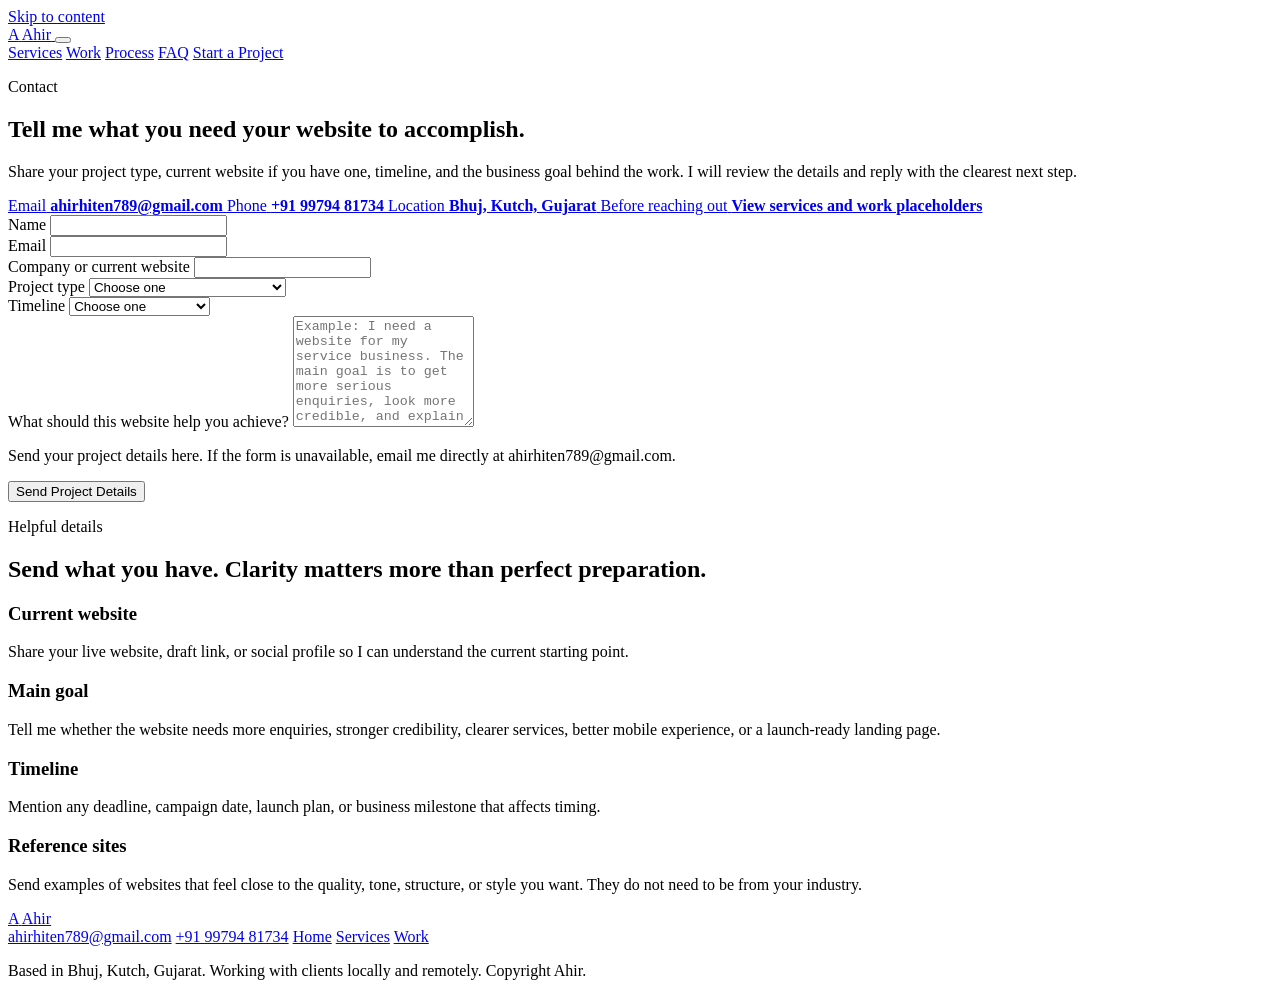
==== contact/index.html @ 163c534f "Use clean contact URL" ====
<!doctype html>
<html lang="en">
  <head>
    <meta charset="utf-8">
    <meta name="viewport" content="width=device-width, initial-scale=1">
    <title>Contact Web Developer | Hiten</title>
    <meta
      name="description"
      content="Contact Hiten, a web developer in Gujarat, to discuss a landing page, business website, redesign, or performance-focused website project."
    >
    <meta name="theme-color" content="#10231c">
    <meta name="robots" content="index, follow">
    <link rel="canonical" href="https://ahirhiten.github.io/contact/">
    <link rel="icon" href="assets/favicon.svg" type="image/svg+xml">
    <link rel="manifest" href="site.webmanifest">
    <link rel="preconnect" href="https://fonts.googleapis.com">
    <link rel="preconnect" href="https://fonts.gstatic.com" crossorigin>
    <link
      rel="preload"
      as="style"
      href="https://fonts.googleapis.com/css2?family=Fraunces:opsz,wght@9..144,600;9..144,700&family=Sora:wght@400;500;600;700;800&display=swap"
      onload="this.onload=null;this.rel='stylesheet'"
    >
    <noscript>
      <link
        href="https://fonts.googleapis.com/css2?family=Fraunces:opsz,wght@9..144,600;9..144,700&family=Sora:wght@400;500;600;700;800&display=swap"
        rel="stylesheet"
      >
    </noscript>
    <script>document.documentElement.classList.add("js");</script>
    <link rel="preload" href="styles.css" as="style">
    <link rel="stylesheet" href="styles.css">
  </head>
  <body>
    <a class="skip-link" href="#main">Skip to content</a>
    <header class="site-header" data-header>
      <nav class="nav" aria-label="Main navigation">
        <a class="brand" href="index.html" aria-label="Ahir home">
          <span class="brand-mark">A</span>
          <span class="brand-text">Ahir</span>
        </a>
        <button class="nav-toggle" type="button" aria-label="Open navigation" aria-controls="nav-panel" aria-expanded="false" data-nav-toggle>
          <span></span>
          <span></span>
        </button>
        <div class="nav-panel" id="nav-panel" data-nav-panel>
          <a href="index.html#services">Services</a>
          <a href="index.html#work">Work</a>
          <a href="index.html#process">Process</a>
          <a href="index.html#faq">FAQ</a>
          <a class="nav-cta" href="contact/" aria-current="page">Start a Project</a>
        </div>
      </nav>
    </header>

    <main id="main">
      <section class="contact-hero section-shell">
        <div class="contact-copy reveal">
          <p class="eyebrow">Contact</p>
          <h1>Tell me what you need your website to accomplish.</h1>
          <p>
            Share your project type, current website if you have one, timeline, and the business goal behind
            the work. I will review the details and reply with the clearest next step.
          </p>
          <div class="contact-methods">
            <a href="mailto:ahirhiten789@gmail.com">
              <span>Email</span>
              <strong>ahirhiten789@gmail.com</strong>
            </a>
            <a href="tel:+919979481734">
              <span>Phone</span>
              <strong>+91 99794 81734</strong>
            </a>
            <a href="https://www.google.com/maps/search/?api=1&query=Bhuj%2C%20Kutch%2C%20Gujarat" rel="noreferrer">
              <span>Location</span>
              <strong>Bhuj, Kutch, Gujarat</strong>
            </a>
            <a href="index.html#work">
              <span>Before reaching out</span>
              <strong>View services and work placeholders</strong>
            </a>
          </div>
        </div>

        <form class="contact-form reveal" action="https://api.web3forms.com/submit" method="POST" aria-describedby="form-note">
          <input type="hidden" name="access_key" value="7fb3498a-1d9c-4fc3-ab55-26cf0c6ec04d">
          <input type="hidden" name="subject" value="New website project inquiry for Ahir">
          <input type="hidden" name="from_name" value="Ahir Portfolio Contact Form">
          <input type="checkbox" name="botcheck" tabindex="-1" autocomplete="off" hidden>
          <div class="field-row">
            <label for="name">Name</label>
            <input id="name" name="name" type="text" autocomplete="name" required>
          </div>
          <div class="field-row">
            <label for="email">Email</label>
            <input id="email" name="email" type="email" autocomplete="email" required>
          </div>
          <div class="field-row">
            <label for="company">Company or current website</label>
            <input id="company" name="company" type="text" autocomplete="organization">
          </div>
          <div class="field-row">
            <label for="project">Project type</label>
            <select id="project" name="project" required>
              <option value="">Choose one</option>
              <option>Landing page</option>
              <option>Business website</option>
              <option>Website redesign</option>
              <option>Speed and UX improvements</option>
              <option>Ongoing support</option>
              <option>Not sure yet</option>
            </select>
          </div>
          <div class="field-row">
            <label for="timeline">Timeline</label>
            <select id="timeline" name="timeline" required>
              <option value="">Choose one</option>
              <option>As soon as possible</option>
              <option>Within 2-4 weeks</option>
              <option>Within 1-2 months</option>
              <option>Flexible</option>
              <option>I need guidance</option>
            </select>
          </div>
          <div class="field-row full">
            <label for="message">What should this website help you achieve?</label>
            <textarea id="message" name="message" rows="7" placeholder="Example: I need a website for my service business. The main goal is to get more serious enquiries, look more credible, and explain our services clearly. My current site is..." required></textarea>
          </div>
          <p class="form-note" id="form-note" data-form-note>
            Send your project details here. If the form is unavailable, email me directly at ahirhiten789@gmail.com.
          </p>
          <button class="button button-primary full-button" type="submit">Send Project Details</button>
        </form>
      </section>

      <section class="section-shell contact-checklist">
        <div class="section-heading reveal">
          <p class="eyebrow">Helpful details</p>
          <h2>Send what you have. Clarity matters more than perfect preparation.</h2>
        </div>
        <div class="cards-grid">
          <article class="service-card reveal">
            <h3>Current website</h3>
            <p>Share your live website, draft link, or social profile so I can understand the current starting point.</p>
          </article>
          <article class="service-card reveal">
            <h3>Main goal</h3>
            <p>Tell me whether the website needs more enquiries, stronger credibility, clearer services, better mobile experience, or a launch-ready landing page.</p>
          </article>
          <article class="service-card reveal">
            <h3>Timeline</h3>
            <p>Mention any deadline, campaign date, launch plan, or business milestone that affects timing.</p>
          </article>
          <article class="service-card reveal">
            <h3>Reference sites</h3>
            <p>Send examples of websites that feel close to the quality, tone, structure, or style you want. They do not need to be from your industry.</p>
          </article>
        </div>
      </section>
    </main>

    <footer class="footer">
      <div class="footer-inner">
        <a class="brand" href="index.html" aria-label="Ahir home">
          <span class="brand-mark">A</span>
          <span class="brand-text">Ahir</span>
        </a>
        <div class="footer-links">
          <a href="mailto:ahirhiten789@gmail.com">ahirhiten789@gmail.com</a>
          <a href="tel:+919979481734">+91 99794 81734</a>
          <a href="index.html">Home</a>
          <a href="index.html#services">Services</a>
          <a href="index.html#work">Work</a>
        </div>
        <p>Based in Bhuj, Kutch, Gujarat. Working with clients locally and remotely. Copyright <span data-year></span> Ahir.</p>
      </div>
    </footer>

    <script src="script.js" defer></script>
  </body>
</html>
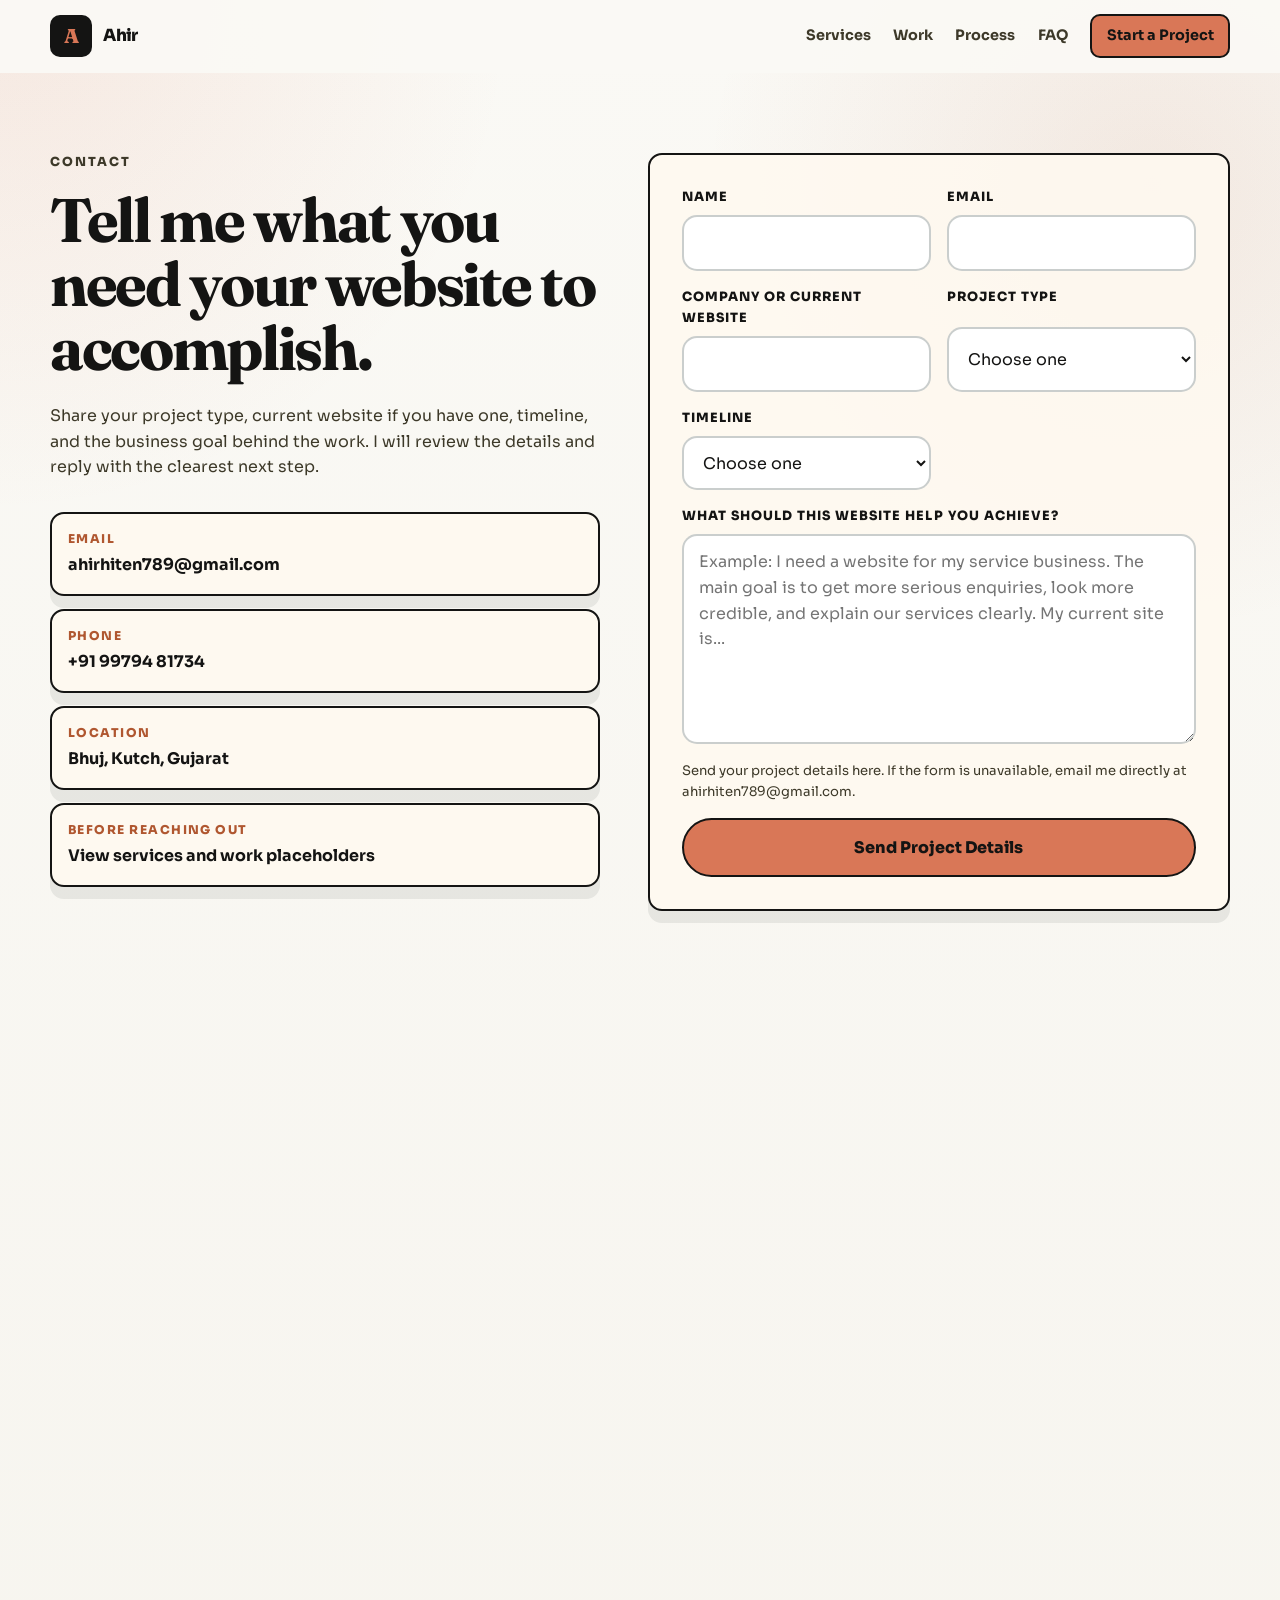
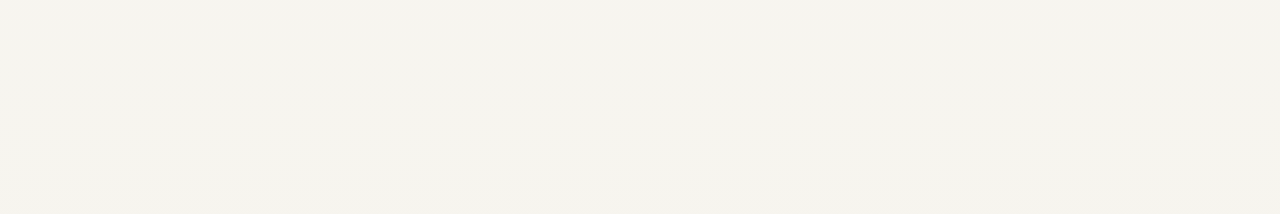
==== commit d0c7de93: "Fix contact page asset paths" ====
--- a/contact/index.html
+++ b/contact/index.html
@@ -11,8 +11,8 @@
     <meta name="theme-color" content="#10231c">
     <meta name="robots" content="index, follow">
     <link rel="canonical" href="https://ahirhiten.github.io/contact/">
-    <link rel="icon" href="assets/favicon.svg" type="image/svg+xml">
-    <link rel="manifest" href="site.webmanifest">
+    <link rel="icon" href="/assets/favicon.svg" type="image/svg+xml">
+    <link rel="manifest" href="/site.webmanifest">
     <link rel="preconnect" href="https://fonts.googleapis.com">
     <link rel="preconnect" href="https://fonts.gstatic.com" crossorigin>
     <link
@@ -28,8 +28,8 @@
       >
     </noscript>
     <script>document.documentElement.classList.add("js");</script>
-    <link rel="preload" href="styles.css" as="style">
-    <link rel="stylesheet" href="styles.css">
+    <link rel="preload" href="/styles.css" as="style">
+    <link rel="stylesheet" href="/styles.css">
   </head>
   <body>
     <a class="skip-link" href="#main">Skip to content</a>
@@ -176,6 +176,6 @@
       </div>
     </footer>
 
-    <script src="script.js" defer></script>
+    <script src="/script.js" defer></script>
   </body>
 </html>
--- a/styles.css
+++ b/styles.css
@@ -0,0 +1,1860 @@
+:root {
+  --ink: #141413;
+  --ink-soft: #3d3929;
+  --moss: #797568;
+  --lime: #d97757;
+  --copper: #b05730;
+  --cream: #eeece2;
+  --paper: #faf9f5;
+  --line: #e8e6dc;
+  --white: #ffffff;
+  --shadow: 0 18px 55px rgba(20, 20, 19, 0.1);
+  --shadow-hard: 0 18px 55px rgba(20, 20, 19, 0.12);
+  --radius-lg: 18px;
+  --radius-md: 14px;
+  --radius-sm: 8px;
+  --font-display: "Fraunces", Georgia, serif;
+  --font-body: "Sora", "Trebuchet MS", sans-serif;
+}
+
+* {
+  box-sizing: border-box;
+}
+
+html {
+  scroll-behavior: smooth;
+  scroll-padding-top: 110px;
+}
+
+body {
+  margin: 0;
+  background:
+    radial-gradient(circle at top left, rgba(217, 119, 87, 0.13), transparent 32rem),
+    radial-gradient(circle at 90% 5%, rgba(176, 87, 48, 0.1), transparent 28rem),
+    linear-gradient(180deg, var(--paper) 0%, #f3f0e8 100%);
+  color: var(--ink);
+  font-family: var(--font-body);
+  line-height: 1.6;
+  overflow-x: hidden;
+}
+
+main > section:not(:first-child),
+.footer {
+  contain-intrinsic-size: 1px 900px;
+  content-visibility: auto;
+}
+
+body.nav-open {
+  overflow: hidden;
+}
+
+a {
+  color: inherit;
+  text-decoration: none;
+}
+
+a:focus-visible,
+button:focus-visible,
+summary:focus-visible,
+input:focus-visible,
+select:focus-visible,
+textarea:focus-visible {
+  outline: 3px solid var(--lime);
+  outline-offset: 4px;
+}
+
+img,
+svg {
+  max-width: 100%;
+}
+
+button,
+input,
+select,
+textarea {
+  font: inherit;
+}
+
+.skip-link {
+  background: var(--lime);
+  border: 2px solid var(--ink);
+  border-radius: 999px;
+  color: var(--ink);
+  font-weight: 800;
+  left: 1rem;
+  padding: 0.7rem 1rem;
+  position: fixed;
+  top: -5rem;
+  z-index: 1000;
+}
+
+.skip-link:focus {
+  top: 1rem;
+}
+
+.site-header {
+  background: rgba(250, 249, 245, 0.94);
+  border-bottom: 1px solid transparent;
+  left: 0;
+  position: sticky;
+  top: 0;
+  transition: border-color 180ms ease, background 180ms ease;
+  width: 100%;
+  z-index: 100;
+}
+
+.site-header.is-scrolled {
+  background: rgba(250, 249, 245, 0.98);
+  border-color: var(--line);
+}
+
+.nav,
+.section-shell,
+.footer-inner {
+  margin: 0 auto;
+  max-width: 1180px;
+  width: min(calc(100% - 64px), 1180px);
+}
+
+.nav {
+  align-items: center;
+  display: flex;
+  justify-content: space-between;
+  min-height: 72px;
+}
+
+.brand {
+  align-items: center;
+  display: inline-flex;
+  font-weight: 800;
+  gap: 0.7rem;
+  letter-spacing: -0.04em;
+}
+
+.brand-mark {
+  align-items: center;
+  background: var(--ink);
+  border-radius: 10px;
+  color: var(--lime);
+  display: inline-flex;
+  font-family: var(--font-display);
+  font-size: 1.25rem;
+  height: 42px;
+  justify-content: center;
+  width: 42px;
+}
+
+.brand-text {
+  font-size: 1.05rem;
+}
+
+.nav-panel {
+  align-items: center;
+  display: flex;
+  gap: 1.4rem;
+}
+
+.nav-panel a {
+  color: var(--ink-soft);
+  font-size: 0.9rem;
+  font-weight: 700;
+  transition: color 180ms ease;
+}
+
+.nav-panel a:hover,
+.nav-panel a:focus,
+.nav-panel a[aria-current="page"] {
+  color: var(--ink);
+}
+
+.nav-panel .nav-cta {
+  background: var(--lime);
+  border: 2px solid var(--ink);
+  border-radius: 10px;
+  color: var(--ink);
+  padding: 0.55rem 0.9rem;
+}
+
+.nav-toggle {
+  background: var(--ink);
+  border: 0;
+  border-radius: 999px;
+  display: none;
+  height: 44px;
+  padding: 0;
+  position: relative;
+  width: 44px;
+}
+
+.nav-toggle span {
+  background: var(--lime);
+  border-radius: 999px;
+  display: block;
+  height: 2px;
+  left: 12px;
+  position: absolute;
+  transition: transform 180ms ease;
+  width: 20px;
+}
+
+.nav-toggle span:first-child {
+  top: 16px;
+}
+
+.nav-toggle span:last-child {
+  top: 26px;
+}
+
+.nav-toggle[aria-expanded="true"] span:first-child {
+  transform: translateY(5px) rotate(45deg);
+}
+
+.nav-toggle[aria-expanded="true"] span:last-child {
+  transform: translateY(-5px) rotate(-45deg);
+}
+
+.hero {
+  align-items: center;
+  display: grid;
+  gap: clamp(2rem, 5vw, 4rem);
+  grid-template-columns: minmax(0, 1fr) minmax(320px, 0.98fr);
+  min-height: calc(100vh - 78px);
+  overflow: visible;
+  padding: clamp(3.5rem, 7vw, 5rem) 0 4rem;
+  position: relative;
+}
+
+.hero-copy {
+  padding-left: 0.25rem;
+}
+
+.hero::before {
+  background-image:
+    linear-gradient(rgba(16, 35, 28, 0.08) 1px, transparent 1px),
+    linear-gradient(90deg, rgba(16, 35, 28, 0.08) 1px, transparent 1px);
+  background-size: 42px 42px;
+  content: "";
+  inset: 0 auto auto 50%;
+  height: 74%;
+  opacity: 0.55;
+  pointer-events: none;
+  position: absolute;
+  transform: translateX(-10%);
+  width: 55vw;
+  z-index: -1;
+}
+
+.eyebrow {
+  color: var(--copper);
+  font-size: 0.78rem;
+  font-weight: 800;
+  letter-spacing: 0.16em;
+  margin: 0 0 1rem;
+  text-transform: uppercase;
+}
+
+h1,
+h2,
+h3,
+p {
+  margin-top: 0;
+}
+
+h1,
+h2 {
+  font-family: var(--font-display);
+  letter-spacing: -0.038em;
+  line-height: 1.04;
+}
+
+h1 {
+  font-size: clamp(2.75rem, 4.8vw, 4.45rem);
+  margin-bottom: 1.4rem;
+  max-width: 680px;
+}
+
+h2 {
+  font-size: clamp(2rem, 3.8vw, 3.75rem);
+  margin-bottom: 1.1rem;
+}
+
+h3 {
+  font-size: 1.1rem;
+  letter-spacing: -0.04em;
+  line-height: 1.2;
+  margin-bottom: 0.75rem;
+}
+
+.hero-text {
+  color: var(--ink-soft);
+  font-size: clamp(1rem, 1.8vw, 1.22rem);
+  max-width: 680px;
+}
+
+.hero-actions {
+  display: flex;
+  flex-wrap: wrap;
+  gap: 0.9rem;
+  margin: 2rem 0 1.5rem;
+}
+
+.button {
+  align-items: center;
+  border: 2px solid var(--ink);
+  border-radius: 999px;
+  display: inline-flex;
+  font-weight: 800;
+  justify-content: center;
+  min-height: 54px;
+  padding: 0.9rem 1.35rem;
+  transition: box-shadow 180ms ease, transform 180ms ease, background 180ms ease, border-color 180ms ease;
+}
+
+.button:hover,
+.button:focus {
+  box-shadow: 4px 4px 0 var(--ink);
+  transform: translate(-1px, -1px);
+}
+
+.button-primary {
+  background: var(--lime);
+  color: var(--ink);
+}
+
+.button-secondary {
+  background: rgba(255, 250, 240, 0.65);
+  color: var(--ink);
+}
+
+.trust-row {
+  display: flex;
+  flex-wrap: wrap;
+  gap: 0.65rem;
+}
+
+.trust-row span,
+.about-tags span {
+  background: rgba(255, 255, 255, 0.58);
+  border: 1px solid var(--line);
+  border-radius: 999px;
+  color: var(--ink-soft);
+  font-size: 0.78rem;
+  font-weight: 800;
+  padding: 0.55rem 0.8rem;
+}
+
+.hero-visual {
+  min-height: 600px;
+  position: relative;
+}
+
+.browser-card {
+  background: var(--paper);
+  border: 3px solid var(--ink);
+  border-radius: var(--radius-lg);
+  box-shadow: var(--shadow-hard);
+  margin-left: auto;
+  max-width: 510px;
+  overflow: hidden;
+  position: relative;
+  transform: rotate(1.5deg);
+  transition: box-shadow 240ms ease, transform 240ms ease;
+}
+
+.hero:hover .browser-card {
+  box-shadow: 12px 12px 0 var(--ink);
+  transform: rotate(0deg) translateY(-4px);
+}
+
+.browser-top {
+  align-items: center;
+  background: var(--ink);
+  display: flex;
+  gap: 0.45rem;
+  height: 54px;
+  padding: 0 1.2rem;
+}
+
+.browser-top span {
+  background: var(--cream);
+  border-radius: 50%;
+  display: block;
+  height: 11px;
+  width: 11px;
+}
+
+.browser-top span:nth-child(2) {
+  background: var(--lime);
+}
+
+.browser-top span:nth-child(3) {
+  background: var(--copper);
+}
+
+.browser-body {
+  padding: 1.15rem;
+}
+
+.visual-grid {
+  display: grid;
+  gap: 0.85rem;
+  grid-template-columns: 1fr 1fr;
+}
+
+.visual-tile {
+  background: #e8d8b3;
+  border: 2px solid var(--ink);
+  border-radius: 24px;
+  min-height: 148px;
+  padding: 1rem;
+}
+
+.visual-tile.tall {
+  background:
+    linear-gradient(145deg, rgba(16, 35, 28, 0.2), transparent),
+    #c9703c;
+  color: var(--cream);
+  grid-row: span 2;
+  min-height: 310px;
+}
+
+.visual-tile.lime {
+  background: var(--lime);
+}
+
+.visual-tile.cream {
+  background: #fff6df;
+}
+
+.visual-tile.dark {
+  background: var(--ink);
+  color: var(--cream);
+}
+
+.visual-tile p {
+  font-size: 0.82rem;
+  font-weight: 700;
+  margin-bottom: 0.5rem;
+}
+
+.visual-tile strong,
+.visual-tile span {
+  display: block;
+  font-family: var(--font-display);
+  font-size: 2.2rem;
+  letter-spacing: -0.06em;
+  line-height: 1;
+}
+
+.screen-line {
+  background: rgba(16, 35, 28, 0.14);
+  border-radius: 999px;
+  height: 16px;
+  margin-top: 1rem;
+}
+
+.screen-line.short {
+  width: 68%;
+}
+
+.floating-note {
+  background: var(--ink);
+  border: 2px solid var(--lime);
+  border-radius: 24px;
+  bottom: 4rem;
+  box-shadow: 0 18px 48px rgba(16, 35, 28, 0.28);
+  color: var(--cream);
+  left: 0;
+  padding: 1rem 1.15rem;
+  position: absolute;
+}
+
+.floating-note span {
+  color: var(--lime);
+  display: block;
+  font-size: 0.75rem;
+  font-weight: 800;
+  margin-bottom: 0.15rem;
+  text-transform: uppercase;
+}
+
+.floating-note strong {
+  font-family: var(--font-display);
+  font-size: 1.45rem;
+  letter-spacing: -0.05em;
+}
+
+.proof-strip {
+  background: var(--ink);
+  border-block: 2px solid var(--ink);
+  color: var(--cream);
+  overflow: hidden;
+  padding: 1rem 0;
+}
+
+.proof-track {
+  display: flex;
+  gap: 2rem;
+  white-space: nowrap;
+  width: max-content;
+}
+
+.proof-strip:hover .proof-track,
+.proof-strip:focus-within .proof-track {
+  animation-play-state: paused;
+}
+
+.proof-track span {
+  align-items: center;
+  display: inline-flex;
+  font-size: 0.85rem;
+  font-weight: 800;
+  letter-spacing: 0.03em;
+  text-transform: uppercase;
+}
+
+.proof-track span::before {
+  background: var(--lime);
+  border-radius: 999px;
+  content: "";
+  display: inline-block;
+  height: 9px;
+  margin-right: 2rem;
+  width: 9px;
+}
+
+.section-shell {
+  padding: 7rem 0;
+}
+
+section,
+#services,
+#work,
+#process,
+#faq {
+  scroll-margin-top: 110px;
+}
+
+.section-heading {
+  align-items: end;
+  display: grid;
+  gap: clamp(1.25rem, 4vw, 3.5rem);
+  grid-template-columns: minmax(140px, 0.32fr) minmax(0, 1fr);
+  margin-bottom: clamp(2rem, 4vw, 3rem);
+}
+
+.section-heading .eyebrow {
+  align-self: end;
+  margin-bottom: 0.45rem;
+}
+
+.section-heading h2 {
+  font-size: clamp(2rem, 3.4vw, 3.35rem);
+  grid-column: 2;
+  margin-bottom: 0;
+  max-width: 820px;
+  text-wrap: balance;
+}
+
+.section-heading::after {
+  background:
+    linear-gradient(90deg, var(--ink) 0 28%, transparent 28% 34%, var(--ink) 34% 70%, transparent 70% 76%, var(--ink) 76%);
+  content: "";
+  display: block;
+  grid-column: 1 / -1;
+  height: 8px;
+  max-width: 760px;
+  width: 100%;
+}
+
+.cards-grid {
+  display: grid;
+  gap: 1rem;
+  grid-template-columns: repeat(4, minmax(0, 1fr));
+}
+
+.services-grid {
+  grid-template-columns: repeat(6, minmax(0, 1fr));
+}
+
+.services-grid .service-card:nth-child(1),
+.services-grid .service-card:nth-child(2) {
+  grid-column: span 3;
+}
+
+.services-grid .service-card:nth-child(3),
+.services-grid .service-card:nth-child(4),
+.services-grid .service-card:nth-child(5) {
+  grid-column: span 2;
+}
+
+.service-card,
+.result-card,
+.process-step,
+.contact-form,
+.contact-methods a {
+  background: rgba(255, 250, 240, 0.86);
+  border: 2px solid var(--ink);
+  border-radius: var(--radius-md);
+  box-shadow: 0 12px 0 rgba(16, 35, 28, 0.08);
+  transition: border-color 220ms ease, box-shadow 220ms ease, transform 220ms ease;
+}
+
+.service-card {
+  min-height: 265px;
+  padding: 1.4rem;
+  position: relative;
+}
+
+.service-card:nth-child(2n) {
+  background: #f1e2bd;
+}
+
+.service-card:nth-child(3n) {
+  background: #e6f2c8;
+}
+
+.card-index {
+  background: var(--ink);
+  border-radius: 999px;
+  color: var(--lime);
+  display: inline-flex;
+  font-size: 0.78rem;
+  font-weight: 800;
+  margin-bottom: 2rem;
+  padding: 0.38rem 0.7rem;
+}
+
+.service-card p,
+.result-card p,
+.process-step p,
+.work-content dd,
+.faq-list p,
+.about-grid p,
+.contact-copy p,
+.form-note {
+  color: var(--ink-soft);
+}
+
+.service-card strong {
+  display: block;
+  font-size: 0.86rem;
+  margin-top: 1.2rem;
+}
+
+.why-section {
+  padding-top: 2rem;
+}
+
+.why-panel,
+.trust-card,
+.cta-panel,
+.about-grid {
+  background: var(--ink);
+  border-radius: var(--radius-lg);
+  color: var(--cream);
+  overflow: hidden;
+  padding: clamp(1.5rem, 4vw, 3rem);
+  position: relative;
+}
+
+.why-panel::before,
+.trust-card::before,
+.cta-panel::before {
+  background: radial-gradient(circle, rgba(217, 119, 87, 0.5) 0%, rgba(217, 119, 87, 0.14) 45%, transparent 72%);
+  border-radius: 50%;
+  content: "";
+  height: 260px;
+  opacity: 0.2;
+  position: absolute;
+  right: -90px;
+  top: -90px;
+  width: 260px;
+}
+
+.why-panel {
+  display: grid;
+  gap: 3rem;
+  grid-template-columns: minmax(0, 0.75fr) minmax(0, 1fr);
+}
+
+.why-list {
+  display: grid;
+  gap: 0.9rem;
+  grid-template-columns: 1fr 1fr;
+}
+
+.why-list article {
+  background: rgba(251, 243, 223, 0.09);
+  border: 1px solid rgba(251, 243, 223, 0.16);
+  border-radius: 20px;
+  padding: 1.1rem;
+}
+
+.why-list p,
+.trust-card p,
+.cta-panel p {
+  color: rgba(251, 243, 223, 0.78);
+}
+
+.work-grid {
+  display: grid;
+  gap: 1.6rem;
+}
+
+.work-card {
+  align-items: stretch;
+  background: rgba(255, 250, 240, 0.86);
+  border: 2px solid var(--ink);
+  border-radius: var(--radius-lg);
+  display: grid;
+  grid-template-columns: minmax(280px, 0.86fr) minmax(0, 1.14fr);
+  min-height: 460px;
+  overflow: hidden;
+  transition: border-color 220ms ease, box-shadow 220ms ease, transform 220ms ease;
+}
+
+.work-card:nth-child(even) {
+  grid-template-columns: minmax(0, 1.14fr) minmax(280px, 0.86fr);
+}
+
+.work-card:nth-child(even) .work-thumb {
+  order: 2;
+}
+
+.work-thumb {
+  align-items: end;
+  background: #c9703c;
+  border-right: 2px solid var(--ink);
+  display: flex;
+  min-height: 340px;
+  overflow: hidden;
+  padding: 1.2rem;
+  position: relative;
+}
+
+.work-card:nth-child(even) .work-thumb {
+  border-left: 2px solid var(--ink);
+  border-right: 0;
+}
+
+.work-thumb span {
+  background: var(--ink);
+  border-radius: 999px;
+  color: var(--lime);
+  font-size: 0.78rem;
+  font-weight: 800;
+  padding: 0.45rem 0.75rem;
+  position: relative;
+  z-index: 2;
+}
+
+.work-thumb img {
+  background: rgba(255, 250, 240, 0.88);
+  border: 2px solid var(--ink);
+  border-radius: 30px;
+  box-shadow: var(--shadow-hard);
+  display: block;
+  height: 76%;
+  object-fit: cover;
+  position: absolute;
+  right: -3rem;
+  top: 4rem;
+  transform: rotate(-8deg);
+  width: 78%;
+}
+
+.thumb-launch {
+  background:
+    radial-gradient(circle at 20% 15%, var(--lime), transparent 15rem),
+    linear-gradient(135deg, #c9703c, #10231c);
+}
+
+.thumb-local {
+  background:
+    radial-gradient(circle at 70% 25%, #fff4d2, transparent 14rem),
+    linear-gradient(135deg, #6d8b45, #10231c);
+}
+
+.thumb-growth {
+  background:
+    radial-gradient(circle at 25% 65%, var(--lime), transparent 12rem),
+    linear-gradient(135deg, #243a77, #10231c);
+}
+
+.work-content {
+  padding: clamp(1.5rem, 4vw, 3rem);
+}
+
+.work-type {
+  color: var(--copper);
+  font-size: 0.78rem;
+  font-weight: 800;
+  letter-spacing: 0.12em;
+  margin-bottom: 0.65rem;
+  text-transform: uppercase;
+}
+
+.work-content h3 {
+  font-family: var(--font-display);
+  font-size: clamp(1.8rem, 3vw, 3rem);
+  letter-spacing: -0.045em;
+  line-height: 1.05;
+  margin-bottom: 2rem;
+  max-width: 12ch;
+}
+
+.work-content dl {
+  display: grid;
+  gap: 1rem;
+  margin: 0;
+}
+
+.work-content div {
+  border-top: 1px solid var(--line);
+  display: grid;
+  gap: 1rem;
+  grid-template-columns: 130px 1fr;
+  padding-top: 1rem;
+}
+
+.work-content dt {
+  font-weight: 900;
+}
+
+.work-content dd {
+  margin: 0;
+}
+
+.results-section {
+  background: var(--ink);
+  color: var(--cream);
+}
+
+.results-section .section-heading::after {
+  background:
+    linear-gradient(90deg, var(--lime) 0 28%, transparent 28% 34%, var(--lime) 34% 70%, transparent 70% 76%, var(--lime) 76%);
+}
+
+.results-grid {
+  display: grid;
+  gap: 1rem;
+  grid-template-columns: repeat(4, minmax(0, 1fr));
+}
+
+.result-card {
+  background: rgba(251, 243, 223, 0.08);
+  border-color: rgba(251, 243, 223, 0.18);
+  box-shadow: none;
+  min-height: 240px;
+  padding: 1.25rem;
+}
+
+.result-card span {
+  color: var(--lime);
+  display: block;
+  font-family: var(--font-display);
+  font-size: 3rem;
+  line-height: 1;
+  margin-bottom: 2rem;
+}
+
+.result-card p {
+  color: rgba(251, 243, 223, 0.72);
+}
+
+.process-line {
+  display: grid;
+  gap: 1rem;
+  grid-template-columns: repeat(4, minmax(0, 1fr));
+}
+
+.process-step {
+  min-height: 250px;
+  padding: 1.25rem;
+}
+
+.process-step span {
+  align-items: center;
+  background: var(--lime);
+  border: 2px solid var(--ink);
+  border-radius: 999px;
+  display: inline-flex;
+  font-family: var(--font-display);
+  font-size: 1.5rem;
+  height: 54px;
+  justify-content: center;
+  margin-bottom: 3rem;
+  width: 54px;
+}
+
+.trust-section {
+  padding-top: 0;
+}
+
+.trust-card {
+  display: grid;
+  gap: clamp(2rem, 5vw, 4rem);
+  grid-template-columns: minmax(0, 0.82fr) minmax(300px, 0.78fr);
+}
+
+.trust-card h2 {
+  font-size: clamp(2rem, 3.2vw, 3.25rem);
+  line-height: 1.05;
+  max-width: 9.2ch;
+  overflow-wrap: break-word;
+}
+
+.quote-grid {
+  display: grid;
+  gap: 1rem;
+}
+
+blockquote {
+  background: rgba(251, 243, 223, 0.09);
+  border: 1px solid rgba(251, 243, 223, 0.16);
+  border-radius: 22px;
+  margin: 0;
+  padding: 1.2rem;
+}
+
+blockquote p {
+  font-family: var(--font-display);
+  font-size: 1.35rem;
+  letter-spacing: -0.04em;
+  line-height: 1.2;
+  margin-bottom: 1rem;
+}
+
+blockquote cite {
+  color: var(--lime);
+  font-size: 0.82rem;
+  font-style: normal;
+  font-weight: 800;
+}
+
+.about-grid {
+  align-items: center;
+  background: #efe0ba;
+  color: var(--ink);
+  display: grid;
+  gap: 2rem;
+  grid-template-columns: 280px 1fr;
+}
+
+.why-panel h2,
+.about-grid h2 {
+  font-size: clamp(2rem, 3.2vw, 3.25rem);
+  line-height: 1.05;
+}
+
+.portrait-card {
+  align-items: center;
+  aspect-ratio: 1;
+  background:
+    radial-gradient(circle at 30% 20%, var(--lime), transparent 9rem),
+    var(--ink);
+  border: 3px solid var(--ink);
+  border-radius: 38px;
+  display: flex;
+  justify-content: center;
+  transform: rotate(-3deg);
+}
+
+.portrait-card span {
+  color: var(--cream);
+  font-family: var(--font-display);
+  font-size: 11rem;
+  letter-spacing: -0.1em;
+  line-height: 1;
+}
+
+.about-tags {
+  display: flex;
+  flex-wrap: wrap;
+  gap: 0.6rem;
+  margin-top: 1.5rem;
+}
+
+.about-tags span {
+  background: rgba(255, 250, 240, 0.72);
+}
+
+.faq-section {
+  padding-top: 0;
+}
+
+.faq-list {
+  display: grid;
+  gap: 0.8rem;
+}
+
+details {
+  background: rgba(255, 250, 240, 0.86);
+  border: 2px solid var(--ink);
+  border-radius: 20px;
+  padding: 1.1rem 1.25rem;
+  transition: border-color 220ms ease, box-shadow 220ms ease, transform 220ms ease;
+}
+
+summary {
+  cursor: pointer;
+  font-weight: 900;
+  list-style: none;
+}
+
+summary::-webkit-details-marker {
+  display: none;
+}
+
+summary::after {
+  content: "+";
+  float: right;
+  font-size: 1.35rem;
+  line-height: 1;
+}
+
+details[open] summary::after {
+  content: "-";
+}
+
+details p {
+  margin: 0.9rem 0 0;
+  max-width: 760px;
+}
+
+.final-cta {
+  padding-top: 0;
+}
+
+.cta-panel {
+  text-align: center;
+}
+
+.cta-panel h2 {
+  font-size: clamp(2.35rem, 4.6vw, 4.35rem);
+  margin-left: auto;
+  margin-right: auto;
+  max-width: 900px;
+}
+
+.cta-panel .hero-actions {
+  justify-content: center;
+}
+
+.cta-panel p {
+  margin-left: auto;
+  margin-right: auto;
+  max-width: 650px;
+}
+
+.footer {
+  background: var(--ink);
+  color: var(--cream);
+  padding: 2.4rem 0 2.15rem;
+}
+
+.footer-inner {
+  display: grid;
+  gap: 1.8rem;
+}
+
+.footer-top {
+  align-items: center;
+  display: flex;
+  gap: 1.25rem;
+  justify-content: space-between;
+}
+
+.footer-kicker {
+  color: rgba(251, 243, 223, 0.72);
+  font-size: 0.92rem;
+  font-weight: 600;
+  margin: 0;
+  text-align: right;
+}
+
+.footer-display {
+  border-bottom: 1px solid rgba(251, 243, 223, 0.12);
+  border-top: 1px solid rgba(251, 243, 223, 0.12);
+  align-items: center;
+  display: grid;
+  gap: 1.5rem;
+  grid-template-columns: minmax(0, 1.15fr) minmax(280px, 0.72fr);
+  padding: 1.9rem 0 2rem;
+}
+
+.footer-copy {
+  display: grid;
+  gap: 0.65rem;
+}
+
+.footer-eyebrow {
+  color: rgba(251, 243, 223, 0.64);
+  font-size: 0.8rem;
+  font-weight: 800;
+  letter-spacing: 0.24em;
+  margin: 0;
+  text-transform: uppercase;
+}
+
+.footer .footer-title {
+  color: var(--cream);
+  display: inline-block;
+  font-family: "Fraunces", serif;
+  font-size: clamp(4.8rem, 13vw, 10.5rem);
+  font-weight: 700;
+  letter-spacing: -0.075em;
+  line-height: 0.84;
+  text-transform: uppercase;
+}
+
+.footer-title span {
+  display: block;
+}
+
+.footer-title span:last-child {
+  color: rgba(238, 236, 226, 0.9);
+  margin-left: clamp(0rem, 8vw, 6rem);
+}
+
+.footer-visual {
+  align-items: center;
+  display: grid;
+  justify-items: end;
+  min-height: 420px;
+  position: relative;
+}
+
+.footer-drawing {
+  display: block;
+  height: auto;
+  margin-left: auto;
+  max-width: 455px;
+  width: 100%;
+}
+
+.footer-drawing-orbit,
+.footer-drawing-wave {
+  fill: none;
+  stroke: rgba(238, 236, 226, 0.28);
+  stroke-linecap: round;
+  stroke-width: 2;
+}
+
+.footer-drawing-orbit.is-inner {
+  stroke: rgba(238, 236, 226, 0.15);
+  stroke-dasharray: 5 10;
+}
+
+.footer-drawing-wave {
+  stroke: rgba(238, 236, 226, 0.22);
+  stroke-width: 3;
+}
+
+.footer-drawing-wave.is-lower {
+  stroke: rgba(217, 119, 87, 0.4);
+}
+
+.footer-drawing-a {
+  fill: var(--cream);
+}
+
+.footer-drawing-dot {
+  fill: var(--lime);
+}
+
+.footer-drawing-dot.is-small {
+  fill: rgba(238, 236, 226, 0.76);
+}
+
+.footer-art-note {
+  background: var(--ink);
+  border: 2px solid var(--lime);
+  border-radius: 24px;
+  bottom: 1rem;
+  box-shadow: 0 18px 48px rgba(16, 35, 28, 0.28);
+  color: var(--cream);
+  left: -1rem;
+  padding: 1rem 1.1rem;
+  position: absolute;
+}
+
+.footer-art-note span {
+  color: var(--lime);
+  display: block;
+  font-size: 0.74rem;
+  font-weight: 800;
+  margin-bottom: 0.18rem;
+  text-transform: uppercase;
+}
+
+.footer-art-note strong {
+  display: block;
+  font-family: var(--font-display);
+  font-size: 1.35rem;
+  letter-spacing: -0.05em;
+  line-height: 1;
+}
+
+.footer .footer-title:hover {
+  color: var(--lime);
+}
+
+.footer .footer-title:hover span:last-child {
+  color: rgba(238, 236, 226, 1);
+}
+
+.footer-meta {
+  align-items: end;
+  border-top: 1px solid rgba(251, 243, 223, 0.08);
+  display: grid;
+  gap: 1rem;
+  grid-template-columns: minmax(0, 1fr) auto;
+  padding-top: 1rem;
+}
+
+.footer .brand-mark {
+  background: var(--cream);
+  color: var(--ink);
+}
+
+.footer-links {
+  display: flex;
+  flex-wrap: wrap;
+  gap: 0.9rem 1.25rem;
+}
+
+.footer a {
+  color: var(--cream);
+  font-size: 0.9rem;
+  font-weight: 800;
+}
+
+.footer p {
+  color: rgba(251, 243, 223, 0.72);
+  font-size: 0.82rem;
+  margin: 0;
+}
+
+.contact-hero {
+  display: grid;
+  gap: 3rem;
+  grid-template-columns: minmax(0, 0.85fr) minmax(320px, 0.9fr);
+  min-height: calc(100vh - 78px);
+  padding-top: 5rem;
+}
+
+.contact-copy h1 {
+  font-size: clamp(2.75rem, 4.8vw, 4.45rem);
+  max-width: 680px;
+}
+
+.contact-methods {
+  display: grid;
+  gap: 0.8rem;
+  margin-top: 2rem;
+}
+
+.contact-methods a {
+  display: block;
+  padding: 1rem;
+  transition: box-shadow 180ms ease, transform 180ms ease;
+}
+
+.contact-methods a:hover,
+.contact-methods a:focus {
+  box-shadow: 5px 5px 0 var(--ink);
+  transform: translate(-2px, -2px);
+}
+
+.contact-methods span {
+  color: var(--copper);
+  display: block;
+  font-size: 0.76rem;
+  font-weight: 900;
+  letter-spacing: 0.12em;
+  margin-bottom: 0.2rem;
+  text-transform: uppercase;
+}
+
+.contact-methods strong {
+  display: block;
+}
+
+.contact-form {
+  align-self: start;
+  display: grid;
+  gap: 1rem;
+  grid-template-columns: 1fr 1fr;
+  padding: clamp(1.2rem, 3vw, 2rem);
+}
+
+.field-row {
+  display: grid;
+  gap: 0.45rem;
+}
+
+.field-row.full,
+.full-button,
+.form-note {
+  grid-column: 1 / -1;
+}
+
+label {
+  font-size: 0.8rem;
+  font-weight: 900;
+  letter-spacing: 0.08em;
+  text-transform: uppercase;
+}
+
+input,
+select,
+textarea {
+  background: var(--white);
+  border: 2px solid rgba(16, 35, 28, 0.22);
+  border-radius: 15px;
+  color: var(--ink);
+  min-height: 52px;
+  padding: 0.85rem 0.95rem;
+  transition: border-color 160ms ease, box-shadow 160ms ease;
+  width: 100%;
+}
+
+textarea {
+  resize: vertical;
+}
+
+input:focus,
+select:focus,
+textarea:focus {
+  border-color: var(--ink);
+  box-shadow: 0 0 0 4px rgba(214, 255, 105, 0.5);
+  outline: 0;
+}
+
+.full-button {
+  width: 100%;
+}
+
+.form-note {
+  font-size: 0.82rem;
+  margin: 0;
+}
+
+.contact-checklist {
+  padding-top: 0;
+}
+
+.contact-checklist .cards-grid {
+  grid-template-columns: repeat(4, minmax(0, 1fr));
+}
+
+.reveal {
+  opacity: 1;
+  transform: none;
+}
+
+.js .reveal {
+  opacity: 1;
+  transform: translateY(14px);
+  transition: transform 620ms cubic-bezier(0.22, 1, 0.36, 1);
+}
+
+.js .reveal.is-visible {
+  opacity: 1;
+  transform: translateY(0);
+}
+
+.services-grid .reveal:nth-child(2),
+.results-grid .reveal:nth-child(2),
+.process-line .reveal:nth-child(2),
+.work-grid .reveal:nth-child(2) {
+  transition-delay: 70ms;
+}
+
+.services-grid .reveal:nth-child(3),
+.results-grid .reveal:nth-child(3),
+.process-line .reveal:nth-child(3),
+.work-grid .reveal:nth-child(3) {
+  transition-delay: 140ms;
+}
+
+.services-grid .reveal:nth-child(4),
+.results-grid .reveal:nth-child(4),
+.process-line .reveal:nth-child(4) {
+  transition-delay: 210ms;
+}
+
+@media (hover: hover) {
+  .service-card:hover,
+  .result-card:hover,
+  .process-step:hover,
+  .work-card:hover {
+    box-shadow: 0 16px 0 rgba(16, 35, 28, 0.1);
+    transform: translateY(-3px);
+  }
+
+  details:hover {
+    transform: translateY(-2px);
+  }
+}
+
+@keyframes noteFloat {
+  0%,
+  100% {
+    transform: translateY(0);
+  }
+
+  50% {
+    transform: translateY(-5px);
+  }
+}
+
+@keyframes gridDrift {
+  0%,
+  100% {
+    opacity: 0.46;
+    transform: translateX(-10%) translateY(0);
+  }
+
+  50% {
+    opacity: 0.6;
+    transform: translateX(-8%) translateY(10px);
+  }
+}
+
+@keyframes marquee {
+  from {
+    transform: translateX(0);
+  }
+
+  to {
+    transform: translateX(-50%);
+  }
+}
+
+@media (hover: hover) and (prefers-reduced-motion: no-preference) and (min-width: 981px) {
+  .js .hero::before {
+    animation: gridDrift 16s ease-in-out infinite;
+  }
+
+  .floating-note {
+    animation: noteFloat 7s ease-in-out infinite;
+  }
+
+  .proof-track {
+    animation: marquee 42s linear infinite;
+  }
+}
+
+@media (prefers-reduced-motion: reduce) {
+  *,
+  *::before,
+  *::after {
+    animation-duration: 0.001ms !important;
+    animation-iteration-count: 1 !important;
+    scroll-behavior: auto !important;
+    transition-duration: 0.001ms !important;
+  }
+
+  .js .reveal,
+  .reveal {
+    opacity: 1;
+    transform: none;
+  }
+}
+
+@media (max-width: 980px) {
+  html {
+    scroll-padding-top: 96px;
+  }
+
+  section,
+  #services,
+  #work,
+  #process,
+  #faq {
+    scroll-margin-top: 96px;
+  }
+
+  .nav-toggle {
+    display: block;
+    z-index: 111;
+  }
+
+  .nav-panel {
+    align-items: stretch;
+    background: var(--paper);
+    border-left: 2px solid var(--ink);
+    box-shadow: -20px 0 60px rgba(16, 35, 28, 0.18);
+    flex-direction: column;
+    height: 100vh;
+    justify-content: center;
+    padding: 2rem;
+    position: fixed;
+    right: 0;
+    top: 0;
+    transform: translateX(105%);
+    visibility: hidden;
+    transition: transform 220ms ease;
+    width: min(86vw, 360px);
+    z-index: 110;
+  }
+
+  .nav-panel.is-open {
+    transform: translateX(0);
+    visibility: visible;
+  }
+
+  .nav-panel a {
+    border-bottom: 1px solid var(--line);
+    border-radius: 0;
+    font-size: 1.2rem;
+    padding: 1rem 0;
+  }
+
+  .nav-panel .nav-cta {
+    border-radius: 999px;
+    margin-top: 0.6rem;
+    padding: 0.9rem 1rem;
+    text-align: center;
+  }
+
+  .hero,
+  .why-panel,
+  .trust-card,
+  .about-grid,
+  .contact-hero {
+    grid-template-columns: 1fr;
+  }
+
+  .hero {
+    min-height: auto;
+    row-gap: 2.5rem;
+  }
+
+  .hero-visual {
+    min-height: 500px;
+  }
+
+  .browser-card {
+    margin: 0 auto;
+  }
+
+  .section-heading {
+    align-items: start;
+    grid-template-columns: 1fr;
+  }
+
+  .section-heading h2,
+  .section-heading::after {
+    grid-column: 1;
+  }
+
+  .cards-grid,
+  .results-grid,
+  .process-line,
+  .contact-checklist .cards-grid {
+    grid-template-columns: 1fr 1fr;
+  }
+
+  .services-grid .service-card:nth-child(n) {
+    grid-column: span 1;
+  }
+
+  .about-grid {
+    justify-items: start;
+  }
+
+  .portrait-card {
+    max-width: 280px;
+  }
+
+  .work-card,
+  .work-card:nth-child(even) {
+    grid-template-columns: 1fr;
+  }
+
+  .work-card:nth-child(even) .work-thumb {
+    border-left: 0;
+    border-right: 0;
+    order: 0;
+  }
+
+  .work-thumb {
+    border-right: 0;
+    border-bottom: 2px solid var(--ink);
+  }
+
+  .work-thumb img {
+    height: 72%;
+    right: 1.2rem;
+    top: 3rem;
+    transform: rotate(-4deg);
+    width: min(72%, 430px);
+  }
+
+  .contact-copy h1 {
+    font-size: clamp(2.4rem, 7.8vw, 3.6rem);
+  }
+
+  .footer-inner {
+    text-align: center;
+  }
+
+  .footer-top,
+  .footer-meta {
+    grid-template-columns: 1fr;
+    justify-items: center;
+  }
+
+  .footer-top {
+    display: grid;
+  }
+
+  .footer-display {
+    grid-template-columns: 1fr;
+    justify-items: center;
+  }
+
+  .footer-kicker {
+    text-align: center;
+  }
+
+  .footer-copy {
+    justify-items: center;
+  }
+
+  .footer-visual {
+    min-height: 0;
+    width: min(100%, 420px);
+  }
+
+  .footer-drawing {
+    max-width: 380px;
+  }
+
+  .footer-art-note {
+    left: 1rem;
+  }
+
+  .footer-links {
+    justify-content: center;
+  }
+}
+
+@media (max-width: 680px) {
+  html {
+    scroll-padding-top: 92px;
+  }
+
+  .nav,
+  .section-shell,
+  .footer-inner {
+    width: min(calc(100% - 32px), 1180px);
+  }
+
+  .footer {
+    padding-top: 2rem;
+  }
+
+  .footer-display {
+    padding: 1.35rem 0 1.45rem;
+  }
+
+  .footer .footer-title {
+    font-size: clamp(3.2rem, 17vw, 4.8rem);
+    line-height: 0.9;
+  }
+
+  .footer-title span:last-child {
+    margin-left: 0;
+  }
+
+  .footer-visual {
+    width: 100%;
+  }
+
+  .footer-drawing {
+    max-width: 320px;
+  }
+
+  .footer-art-note {
+    bottom: 0.75rem;
+    left: 0.75rem;
+    padding: 0.85rem 0.95rem;
+  }
+
+  .hero,
+  .section-shell,
+  .contact-hero {
+    padding: 4rem 0;
+  }
+
+  .why-section,
+  .process-section,
+  .results-section .section-shell,
+  .contact-checklist {
+    padding-top: 5.25rem;
+  }
+
+  h1 {
+    font-size: clamp(2.1rem, 8.4vw, 2.65rem);
+    letter-spacing: -0.035em;
+    line-height: 1.06;
+    overflow-wrap: break-word;
+  }
+
+  .hero h1 {
+    max-width: 12.5ch;
+  }
+
+  h2 {
+    font-size: clamp(1.85rem, 8.6vw, 2.75rem);
+    letter-spacing: -0.035em;
+    line-height: 1.06;
+  }
+
+  .section-heading h2 {
+    max-width: 13ch;
+  }
+
+  .cta-panel h2 {
+    font-size: clamp(2rem, 9vw, 3rem);
+  }
+
+  .hero-text {
+    font-size: 0.98rem;
+    max-width: 31ch;
+  }
+
+  .proof-strip {
+    padding: 0.85rem 1rem;
+  }
+
+  .proof-track {
+    animation: none;
+    display: flex;
+    flex-wrap: wrap;
+    gap: 0.55rem;
+    justify-content: center;
+    white-space: normal;
+    width: 100%;
+  }
+
+  .proof-track span:nth-child(n + 10) {
+    display: none;
+  }
+
+  .proof-track span {
+    background: rgba(251, 243, 223, 0.08);
+    border: 1px solid rgba(251, 243, 223, 0.18);
+    border-radius: 999px;
+    font-size: 0.68rem;
+    padding: 0.42rem 0.55rem;
+  }
+
+  .proof-track span::before {
+    height: 6px;
+    margin-right: 0.45rem;
+    width: 6px;
+  }
+
+  .button {
+    width: 100%;
+  }
+
+  .hero-actions {
+    display: grid;
+    gap: 0.8rem;
+    width: 100%;
+  }
+
+  .hero-visual {
+    min-height: auto;
+  }
+
+  .browser-card {
+    animation: none;
+    box-shadow: 6px 6px 0 var(--ink);
+    transform: none;
+  }
+
+  .visual-grid {
+    grid-template-columns: 1fr;
+  }
+
+  .visual-tile.tall {
+    min-height: 190px;
+  }
+
+  .floating-note {
+    animation: none;
+    bottom: -1rem;
+    left: 1rem;
+  }
+
+  .service-card,
+  .result-card,
+  .process-step {
+    min-height: 0;
+  }
+
+  .work-thumb {
+    min-height: 300px;
+  }
+
+  .work-thumb img {
+    height: 68%;
+    right: 0.8rem;
+    top: 4rem;
+    transform: rotate(-2deg);
+    width: 82%;
+  }
+
+  .cards-grid,
+  .results-grid,
+  .process-line,
+  .why-list,
+  .contact-checklist .cards-grid,
+  .contact-form {
+    grid-template-columns: 1fr;
+  }
+
+  .contact-form {
+    gap: 0.85rem;
+    padding: 1rem;
+  }
+
+  .contact-hero {
+    gap: 2rem;
+  }
+
+  .contact-copy h1 {
+    font-size: clamp(2.2rem, 9.4vw, 3rem);
+  }
+
+  input,
+  select,
+  textarea {
+    min-height: 50px;
+    padding: 0.78rem 0.85rem;
+  }
+
+  .work-content div {
+    grid-template-columns: 1fr;
+  }
+
+  .about-grid {
+    padding: 1rem;
+  }
+
+  .portrait-card {
+    max-width: 220px;
+  }
+
+  .portrait-card span {
+    font-size: 8rem;
+  }
+}
--- a/styles.css
+++ b/styles.css
@@ -0,0 +1,1860 @@
+:root {
+  --ink: #141413;
+  --ink-soft: #3d3929;
+  --moss: #797568;
+  --lime: #d97757;
+  --copper: #b05730;
+  --cream: #eeece2;
+  --paper: #faf9f5;
+  --line: #e8e6dc;
+  --white: #ffffff;
+  --shadow: 0 18px 55px rgba(20, 20, 19, 0.1);
+  --shadow-hard: 0 18px 55px rgba(20, 20, 19, 0.12);
+  --radius-lg: 18px;
+  --radius-md: 14px;
+  --radius-sm: 8px;
+  --font-display: "Fraunces", Georgia, serif;
+  --font-body: "Sora", "Trebuchet MS", sans-serif;
+}
+
+* {
+  box-sizing: border-box;
+}
+
+html {
+  scroll-behavior: smooth;
+  scroll-padding-top: 110px;
+}
+
+body {
+  margin: 0;
+  background:
+    radial-gradient(circle at top left, rgba(217, 119, 87, 0.13), transparent 32rem),
+    radial-gradient(circle at 90% 5%, rgba(176, 87, 48, 0.1), transparent 28rem),
+    linear-gradient(180deg, var(--paper) 0%, #f3f0e8 100%);
+  color: var(--ink);
+  font-family: var(--font-body);
+  line-height: 1.6;
+  overflow-x: hidden;
+}
+
+main > section:not(:first-child),
+.footer {
+  contain-intrinsic-size: 1px 900px;
+  content-visibility: auto;
+}
+
+body.nav-open {
+  overflow: hidden;
+}
+
+a {
+  color: inherit;
+  text-decoration: none;
+}
+
+a:focus-visible,
+button:focus-visible,
+summary:focus-visible,
+input:focus-visible,
+select:focus-visible,
+textarea:focus-visible {
+  outline: 3px solid var(--lime);
+  outline-offset: 4px;
+}
+
+img,
+svg {
+  max-width: 100%;
+}
+
+button,
+input,
+select,
+textarea {
+  font: inherit;
+}
+
+.skip-link {
+  background: var(--lime);
+  border: 2px solid var(--ink);
+  border-radius: 999px;
+  color: var(--ink);
+  font-weight: 800;
+  left: 1rem;
+  padding: 0.7rem 1rem;
+  position: fixed;
+  top: -5rem;
+  z-index: 1000;
+}
+
+.skip-link:focus {
+  top: 1rem;
+}
+
+.site-header {
+  background: rgba(250, 249, 245, 0.94);
+  border-bottom: 1px solid transparent;
+  left: 0;
+  position: sticky;
+  top: 0;
+  transition: border-color 180ms ease, background 180ms ease;
+  width: 100%;
+  z-index: 100;
+}
+
+.site-header.is-scrolled {
+  background: rgba(250, 249, 245, 0.98);
+  border-color: var(--line);
+}
+
+.nav,
+.section-shell,
+.footer-inner {
+  margin: 0 auto;
+  max-width: 1180px;
+  width: min(calc(100% - 64px), 1180px);
+}
+
+.nav {
+  align-items: center;
+  display: flex;
+  justify-content: space-between;
+  min-height: 72px;
+}
+
+.brand {
+  align-items: center;
+  display: inline-flex;
+  font-weight: 800;
+  gap: 0.7rem;
+  letter-spacing: -0.04em;
+}
+
+.brand-mark {
+  align-items: center;
+  background: var(--ink);
+  border-radius: 10px;
+  color: var(--lime);
+  display: inline-flex;
+  font-family: var(--font-display);
+  font-size: 1.25rem;
+  height: 42px;
+  justify-content: center;
+  width: 42px;
+}
+
+.brand-text {
+  font-size: 1.05rem;
+}
+
+.nav-panel {
+  align-items: center;
+  display: flex;
+  gap: 1.4rem;
+}
+
+.nav-panel a {
+  color: var(--ink-soft);
+  font-size: 0.9rem;
+  font-weight: 700;
+  transition: color 180ms ease;
+}
+
+.nav-panel a:hover,
+.nav-panel a:focus,
+.nav-panel a[aria-current="page"] {
+  color: var(--ink);
+}
+
+.nav-panel .nav-cta {
+  background: var(--lime);
+  border: 2px solid var(--ink);
+  border-radius: 10px;
+  color: var(--ink);
+  padding: 0.55rem 0.9rem;
+}
+
+.nav-toggle {
+  background: var(--ink);
+  border: 0;
+  border-radius: 999px;
+  display: none;
+  height: 44px;
+  padding: 0;
+  position: relative;
+  width: 44px;
+}
+
+.nav-toggle span {
+  background: var(--lime);
+  border-radius: 999px;
+  display: block;
+  height: 2px;
+  left: 12px;
+  position: absolute;
+  transition: transform 180ms ease;
+  width: 20px;
+}
+
+.nav-toggle span:first-child {
+  top: 16px;
+}
+
+.nav-toggle span:last-child {
+  top: 26px;
+}
+
+.nav-toggle[aria-expanded="true"] span:first-child {
+  transform: translateY(5px) rotate(45deg);
+}
+
+.nav-toggle[aria-expanded="true"] span:last-child {
+  transform: translateY(-5px) rotate(-45deg);
+}
+
+.hero {
+  align-items: center;
+  display: grid;
+  gap: clamp(2rem, 5vw, 4rem);
+  grid-template-columns: minmax(0, 1fr) minmax(320px, 0.98fr);
+  min-height: calc(100vh - 78px);
+  overflow: visible;
+  padding: clamp(3.5rem, 7vw, 5rem) 0 4rem;
+  position: relative;
+}
+
+.hero-copy {
+  padding-left: 0.25rem;
+}
+
+.hero::before {
+  background-image:
+    linear-gradient(rgba(16, 35, 28, 0.08) 1px, transparent 1px),
+    linear-gradient(90deg, rgba(16, 35, 28, 0.08) 1px, transparent 1px);
+  background-size: 42px 42px;
+  content: "";
+  inset: 0 auto auto 50%;
+  height: 74%;
+  opacity: 0.55;
+  pointer-events: none;
+  position: absolute;
+  transform: translateX(-10%);
+  width: 55vw;
+  z-index: -1;
+}
+
+.eyebrow {
+  color: var(--copper);
+  font-size: 0.78rem;
+  font-weight: 800;
+  letter-spacing: 0.16em;
+  margin: 0 0 1rem;
+  text-transform: uppercase;
+}
+
+h1,
+h2,
+h3,
+p {
+  margin-top: 0;
+}
+
+h1,
+h2 {
+  font-family: var(--font-display);
+  letter-spacing: -0.038em;
+  line-height: 1.04;
+}
+
+h1 {
+  font-size: clamp(2.75rem, 4.8vw, 4.45rem);
+  margin-bottom: 1.4rem;
+  max-width: 680px;
+}
+
+h2 {
+  font-size: clamp(2rem, 3.8vw, 3.75rem);
+  margin-bottom: 1.1rem;
+}
+
+h3 {
+  font-size: 1.1rem;
+  letter-spacing: -0.04em;
+  line-height: 1.2;
+  margin-bottom: 0.75rem;
+}
+
+.hero-text {
+  color: var(--ink-soft);
+  font-size: clamp(1rem, 1.8vw, 1.22rem);
+  max-width: 680px;
+}
+
+.hero-actions {
+  display: flex;
+  flex-wrap: wrap;
+  gap: 0.9rem;
+  margin: 2rem 0 1.5rem;
+}
+
+.button {
+  align-items: center;
+  border: 2px solid var(--ink);
+  border-radius: 999px;
+  display: inline-flex;
+  font-weight: 800;
+  justify-content: center;
+  min-height: 54px;
+  padding: 0.9rem 1.35rem;
+  transition: box-shadow 180ms ease, transform 180ms ease, background 180ms ease, border-color 180ms ease;
+}
+
+.button:hover,
+.button:focus {
+  box-shadow: 4px 4px 0 var(--ink);
+  transform: translate(-1px, -1px);
+}
+
+.button-primary {
+  background: var(--lime);
+  color: var(--ink);
+}
+
+.button-secondary {
+  background: rgba(255, 250, 240, 0.65);
+  color: var(--ink);
+}
+
+.trust-row {
+  display: flex;
+  flex-wrap: wrap;
+  gap: 0.65rem;
+}
+
+.trust-row span,
+.about-tags span {
+  background: rgba(255, 255, 255, 0.58);
+  border: 1px solid var(--line);
+  border-radius: 999px;
+  color: var(--ink-soft);
+  font-size: 0.78rem;
+  font-weight: 800;
+  padding: 0.55rem 0.8rem;
+}
+
+.hero-visual {
+  min-height: 600px;
+  position: relative;
+}
+
+.browser-card {
+  background: var(--paper);
+  border: 3px solid var(--ink);
+  border-radius: var(--radius-lg);
+  box-shadow: var(--shadow-hard);
+  margin-left: auto;
+  max-width: 510px;
+  overflow: hidden;
+  position: relative;
+  transform: rotate(1.5deg);
+  transition: box-shadow 240ms ease, transform 240ms ease;
+}
+
+.hero:hover .browser-card {
+  box-shadow: 12px 12px 0 var(--ink);
+  transform: rotate(0deg) translateY(-4px);
+}
+
+.browser-top {
+  align-items: center;
+  background: var(--ink);
+  display: flex;
+  gap: 0.45rem;
+  height: 54px;
+  padding: 0 1.2rem;
+}
+
+.browser-top span {
+  background: var(--cream);
+  border-radius: 50%;
+  display: block;
+  height: 11px;
+  width: 11px;
+}
+
+.browser-top span:nth-child(2) {
+  background: var(--lime);
+}
+
+.browser-top span:nth-child(3) {
+  background: var(--copper);
+}
+
+.browser-body {
+  padding: 1.15rem;
+}
+
+.visual-grid {
+  display: grid;
+  gap: 0.85rem;
+  grid-template-columns: 1fr 1fr;
+}
+
+.visual-tile {
+  background: #e8d8b3;
+  border: 2px solid var(--ink);
+  border-radius: 24px;
+  min-height: 148px;
+  padding: 1rem;
+}
+
+.visual-tile.tall {
+  background:
+    linear-gradient(145deg, rgba(16, 35, 28, 0.2), transparent),
+    #c9703c;
+  color: var(--cream);
+  grid-row: span 2;
+  min-height: 310px;
+}
+
+.visual-tile.lime {
+  background: var(--lime);
+}
+
+.visual-tile.cream {
+  background: #fff6df;
+}
+
+.visual-tile.dark {
+  background: var(--ink);
+  color: var(--cream);
+}
+
+.visual-tile p {
+  font-size: 0.82rem;
+  font-weight: 700;
+  margin-bottom: 0.5rem;
+}
+
+.visual-tile strong,
+.visual-tile span {
+  display: block;
+  font-family: var(--font-display);
+  font-size: 2.2rem;
+  letter-spacing: -0.06em;
+  line-height: 1;
+}
+
+.screen-line {
+  background: rgba(16, 35, 28, 0.14);
+  border-radius: 999px;
+  height: 16px;
+  margin-top: 1rem;
+}
+
+.screen-line.short {
+  width: 68%;
+}
+
+.floating-note {
+  background: var(--ink);
+  border: 2px solid var(--lime);
+  border-radius: 24px;
+  bottom: 4rem;
+  box-shadow: 0 18px 48px rgba(16, 35, 28, 0.28);
+  color: var(--cream);
+  left: 0;
+  padding: 1rem 1.15rem;
+  position: absolute;
+}
+
+.floating-note span {
+  color: var(--lime);
+  display: block;
+  font-size: 0.75rem;
+  font-weight: 800;
+  margin-bottom: 0.15rem;
+  text-transform: uppercase;
+}
+
+.floating-note strong {
+  font-family: var(--font-display);
+  font-size: 1.45rem;
+  letter-spacing: -0.05em;
+}
+
+.proof-strip {
+  background: var(--ink);
+  border-block: 2px solid var(--ink);
+  color: var(--cream);
+  overflow: hidden;
+  padding: 1rem 0;
+}
+
+.proof-track {
+  display: flex;
+  gap: 2rem;
+  white-space: nowrap;
+  width: max-content;
+}
+
+.proof-strip:hover .proof-track,
+.proof-strip:focus-within .proof-track {
+  animation-play-state: paused;
+}
+
+.proof-track span {
+  align-items: center;
+  display: inline-flex;
+  font-size: 0.85rem;
+  font-weight: 800;
+  letter-spacing: 0.03em;
+  text-transform: uppercase;
+}
+
+.proof-track span::before {
+  background: var(--lime);
+  border-radius: 999px;
+  content: "";
+  display: inline-block;
+  height: 9px;
+  margin-right: 2rem;
+  width: 9px;
+}
+
+.section-shell {
+  padding: 7rem 0;
+}
+
+section,
+#services,
+#work,
+#process,
+#faq {
+  scroll-margin-top: 110px;
+}
+
+.section-heading {
+  align-items: end;
+  display: grid;
+  gap: clamp(1.25rem, 4vw, 3.5rem);
+  grid-template-columns: minmax(140px, 0.32fr) minmax(0, 1fr);
+  margin-bottom: clamp(2rem, 4vw, 3rem);
+}
+
+.section-heading .eyebrow {
+  align-self: end;
+  margin-bottom: 0.45rem;
+}
+
+.section-heading h2 {
+  font-size: clamp(2rem, 3.4vw, 3.35rem);
+  grid-column: 2;
+  margin-bottom: 0;
+  max-width: 820px;
+  text-wrap: balance;
+}
+
+.section-heading::after {
+  background:
+    linear-gradient(90deg, var(--ink) 0 28%, transparent 28% 34%, var(--ink) 34% 70%, transparent 70% 76%, var(--ink) 76%);
+  content: "";
+  display: block;
+  grid-column: 1 / -1;
+  height: 8px;
+  max-width: 760px;
+  width: 100%;
+}
+
+.cards-grid {
+  display: grid;
+  gap: 1rem;
+  grid-template-columns: repeat(4, minmax(0, 1fr));
+}
+
+.services-grid {
+  grid-template-columns: repeat(6, minmax(0, 1fr));
+}
+
+.services-grid .service-card:nth-child(1),
+.services-grid .service-card:nth-child(2) {
+  grid-column: span 3;
+}
+
+.services-grid .service-card:nth-child(3),
+.services-grid .service-card:nth-child(4),
+.services-grid .service-card:nth-child(5) {
+  grid-column: span 2;
+}
+
+.service-card,
+.result-card,
+.process-step,
+.contact-form,
+.contact-methods a {
+  background: rgba(255, 250, 240, 0.86);
+  border: 2px solid var(--ink);
+  border-radius: var(--radius-md);
+  box-shadow: 0 12px 0 rgba(16, 35, 28, 0.08);
+  transition: border-color 220ms ease, box-shadow 220ms ease, transform 220ms ease;
+}
+
+.service-card {
+  min-height: 265px;
+  padding: 1.4rem;
+  position: relative;
+}
+
+.service-card:nth-child(2n) {
+  background: #f1e2bd;
+}
+
+.service-card:nth-child(3n) {
+  background: #e6f2c8;
+}
+
+.card-index {
+  background: var(--ink);
+  border-radius: 999px;
+  color: var(--lime);
+  display: inline-flex;
+  font-size: 0.78rem;
+  font-weight: 800;
+  margin-bottom: 2rem;
+  padding: 0.38rem 0.7rem;
+}
+
+.service-card p,
+.result-card p,
+.process-step p,
+.work-content dd,
+.faq-list p,
+.about-grid p,
+.contact-copy p,
+.form-note {
+  color: var(--ink-soft);
+}
+
+.service-card strong {
+  display: block;
+  font-size: 0.86rem;
+  margin-top: 1.2rem;
+}
+
+.why-section {
+  padding-top: 2rem;
+}
+
+.why-panel,
+.trust-card,
+.cta-panel,
+.about-grid {
+  background: var(--ink);
+  border-radius: var(--radius-lg);
+  color: var(--cream);
+  overflow: hidden;
+  padding: clamp(1.5rem, 4vw, 3rem);
+  position: relative;
+}
+
+.why-panel::before,
+.trust-card::before,
+.cta-panel::before {
+  background: radial-gradient(circle, rgba(217, 119, 87, 0.5) 0%, rgba(217, 119, 87, 0.14) 45%, transparent 72%);
+  border-radius: 50%;
+  content: "";
+  height: 260px;
+  opacity: 0.2;
+  position: absolute;
+  right: -90px;
+  top: -90px;
+  width: 260px;
+}
+
+.why-panel {
+  display: grid;
+  gap: 3rem;
+  grid-template-columns: minmax(0, 0.75fr) minmax(0, 1fr);
+}
+
+.why-list {
+  display: grid;
+  gap: 0.9rem;
+  grid-template-columns: 1fr 1fr;
+}
+
+.why-list article {
+  background: rgba(251, 243, 223, 0.09);
+  border: 1px solid rgba(251, 243, 223, 0.16);
+  border-radius: 20px;
+  padding: 1.1rem;
+}
+
+.why-list p,
+.trust-card p,
+.cta-panel p {
+  color: rgba(251, 243, 223, 0.78);
+}
+
+.work-grid {
+  display: grid;
+  gap: 1.6rem;
+}
+
+.work-card {
+  align-items: stretch;
+  background: rgba(255, 250, 240, 0.86);
+  border: 2px solid var(--ink);
+  border-radius: var(--radius-lg);
+  display: grid;
+  grid-template-columns: minmax(280px, 0.86fr) minmax(0, 1.14fr);
+  min-height: 460px;
+  overflow: hidden;
+  transition: border-color 220ms ease, box-shadow 220ms ease, transform 220ms ease;
+}
+
+.work-card:nth-child(even) {
+  grid-template-columns: minmax(0, 1.14fr) minmax(280px, 0.86fr);
+}
+
+.work-card:nth-child(even) .work-thumb {
+  order: 2;
+}
+
+.work-thumb {
+  align-items: end;
+  background: #c9703c;
+  border-right: 2px solid var(--ink);
+  display: flex;
+  min-height: 340px;
+  overflow: hidden;
+  padding: 1.2rem;
+  position: relative;
+}
+
+.work-card:nth-child(even) .work-thumb {
+  border-left: 2px solid var(--ink);
+  border-right: 0;
+}
+
+.work-thumb span {
+  background: var(--ink);
+  border-radius: 999px;
+  color: var(--lime);
+  font-size: 0.78rem;
+  font-weight: 800;
+  padding: 0.45rem 0.75rem;
+  position: relative;
+  z-index: 2;
+}
+
+.work-thumb img {
+  background: rgba(255, 250, 240, 0.88);
+  border: 2px solid var(--ink);
+  border-radius: 30px;
+  box-shadow: var(--shadow-hard);
+  display: block;
+  height: 76%;
+  object-fit: cover;
+  position: absolute;
+  right: -3rem;
+  top: 4rem;
+  transform: rotate(-8deg);
+  width: 78%;
+}
+
+.thumb-launch {
+  background:
+    radial-gradient(circle at 20% 15%, var(--lime), transparent 15rem),
+    linear-gradient(135deg, #c9703c, #10231c);
+}
+
+.thumb-local {
+  background:
+    radial-gradient(circle at 70% 25%, #fff4d2, transparent 14rem),
+    linear-gradient(135deg, #6d8b45, #10231c);
+}
+
+.thumb-growth {
+  background:
+    radial-gradient(circle at 25% 65%, var(--lime), transparent 12rem),
+    linear-gradient(135deg, #243a77, #10231c);
+}
+
+.work-content {
+  padding: clamp(1.5rem, 4vw, 3rem);
+}
+
+.work-type {
+  color: var(--copper);
+  font-size: 0.78rem;
+  font-weight: 800;
+  letter-spacing: 0.12em;
+  margin-bottom: 0.65rem;
+  text-transform: uppercase;
+}
+
+.work-content h3 {
+  font-family: var(--font-display);
+  font-size: clamp(1.8rem, 3vw, 3rem);
+  letter-spacing: -0.045em;
+  line-height: 1.05;
+  margin-bottom: 2rem;
+  max-width: 12ch;
+}
+
+.work-content dl {
+  display: grid;
+  gap: 1rem;
+  margin: 0;
+}
+
+.work-content div {
+  border-top: 1px solid var(--line);
+  display: grid;
+  gap: 1rem;
+  grid-template-columns: 130px 1fr;
+  padding-top: 1rem;
+}
+
+.work-content dt {
+  font-weight: 900;
+}
+
+.work-content dd {
+  margin: 0;
+}
+
+.results-section {
+  background: var(--ink);
+  color: var(--cream);
+}
+
+.results-section .section-heading::after {
+  background:
+    linear-gradient(90deg, var(--lime) 0 28%, transparent 28% 34%, var(--lime) 34% 70%, transparent 70% 76%, var(--lime) 76%);
+}
+
+.results-grid {
+  display: grid;
+  gap: 1rem;
+  grid-template-columns: repeat(4, minmax(0, 1fr));
+}
+
+.result-card {
+  background: rgba(251, 243, 223, 0.08);
+  border-color: rgba(251, 243, 223, 0.18);
+  box-shadow: none;
+  min-height: 240px;
+  padding: 1.25rem;
+}
+
+.result-card span {
+  color: var(--lime);
+  display: block;
+  font-family: var(--font-display);
+  font-size: 3rem;
+  line-height: 1;
+  margin-bottom: 2rem;
+}
+
+.result-card p {
+  color: rgba(251, 243, 223, 0.72);
+}
+
+.process-line {
+  display: grid;
+  gap: 1rem;
+  grid-template-columns: repeat(4, minmax(0, 1fr));
+}
+
+.process-step {
+  min-height: 250px;
+  padding: 1.25rem;
+}
+
+.process-step span {
+  align-items: center;
+  background: var(--lime);
+  border: 2px solid var(--ink);
+  border-radius: 999px;
+  display: inline-flex;
+  font-family: var(--font-display);
+  font-size: 1.5rem;
+  height: 54px;
+  justify-content: center;
+  margin-bottom: 3rem;
+  width: 54px;
+}
+
+.trust-section {
+  padding-top: 0;
+}
+
+.trust-card {
+  display: grid;
+  gap: clamp(2rem, 5vw, 4rem);
+  grid-template-columns: minmax(0, 0.82fr) minmax(300px, 0.78fr);
+}
+
+.trust-card h2 {
+  font-size: clamp(2rem, 3.2vw, 3.25rem);
+  line-height: 1.05;
+  max-width: 9.2ch;
+  overflow-wrap: break-word;
+}
+
+.quote-grid {
+  display: grid;
+  gap: 1rem;
+}
+
+blockquote {
+  background: rgba(251, 243, 223, 0.09);
+  border: 1px solid rgba(251, 243, 223, 0.16);
+  border-radius: 22px;
+  margin: 0;
+  padding: 1.2rem;
+}
+
+blockquote p {
+  font-family: var(--font-display);
+  font-size: 1.35rem;
+  letter-spacing: -0.04em;
+  line-height: 1.2;
+  margin-bottom: 1rem;
+}
+
+blockquote cite {
+  color: var(--lime);
+  font-size: 0.82rem;
+  font-style: normal;
+  font-weight: 800;
+}
+
+.about-grid {
+  align-items: center;
+  background: #efe0ba;
+  color: var(--ink);
+  display: grid;
+  gap: 2rem;
+  grid-template-columns: 280px 1fr;
+}
+
+.why-panel h2,
+.about-grid h2 {
+  font-size: clamp(2rem, 3.2vw, 3.25rem);
+  line-height: 1.05;
+}
+
+.portrait-card {
+  align-items: center;
+  aspect-ratio: 1;
+  background:
+    radial-gradient(circle at 30% 20%, var(--lime), transparent 9rem),
+    var(--ink);
+  border: 3px solid var(--ink);
+  border-radius: 38px;
+  display: flex;
+  justify-content: center;
+  transform: rotate(-3deg);
+}
+
+.portrait-card span {
+  color: var(--cream);
+  font-family: var(--font-display);
+  font-size: 11rem;
+  letter-spacing: -0.1em;
+  line-height: 1;
+}
+
+.about-tags {
+  display: flex;
+  flex-wrap: wrap;
+  gap: 0.6rem;
+  margin-top: 1.5rem;
+}
+
+.about-tags span {
+  background: rgba(255, 250, 240, 0.72);
+}
+
+.faq-section {
+  padding-top: 0;
+}
+
+.faq-list {
+  display: grid;
+  gap: 0.8rem;
+}
+
+details {
+  background: rgba(255, 250, 240, 0.86);
+  border: 2px solid var(--ink);
+  border-radius: 20px;
+  padding: 1.1rem 1.25rem;
+  transition: border-color 220ms ease, box-shadow 220ms ease, transform 220ms ease;
+}
+
+summary {
+  cursor: pointer;
+  font-weight: 900;
+  list-style: none;
+}
+
+summary::-webkit-details-marker {
+  display: none;
+}
+
+summary::after {
+  content: "+";
+  float: right;
+  font-size: 1.35rem;
+  line-height: 1;
+}
+
+details[open] summary::after {
+  content: "-";
+}
+
+details p {
+  margin: 0.9rem 0 0;
+  max-width: 760px;
+}
+
+.final-cta {
+  padding-top: 0;
+}
+
+.cta-panel {
+  text-align: center;
+}
+
+.cta-panel h2 {
+  font-size: clamp(2.35rem, 4.6vw, 4.35rem);
+  margin-left: auto;
+  margin-right: auto;
+  max-width: 900px;
+}
+
+.cta-panel .hero-actions {
+  justify-content: center;
+}
+
+.cta-panel p {
+  margin-left: auto;
+  margin-right: auto;
+  max-width: 650px;
+}
+
+.footer {
+  background: var(--ink);
+  color: var(--cream);
+  padding: 2.4rem 0 2.15rem;
+}
+
+.footer-inner {
+  display: grid;
+  gap: 1.8rem;
+}
+
+.footer-top {
+  align-items: center;
+  display: flex;
+  gap: 1.25rem;
+  justify-content: space-between;
+}
+
+.footer-kicker {
+  color: rgba(251, 243, 223, 0.72);
+  font-size: 0.92rem;
+  font-weight: 600;
+  margin: 0;
+  text-align: right;
+}
+
+.footer-display {
+  border-bottom: 1px solid rgba(251, 243, 223, 0.12);
+  border-top: 1px solid rgba(251, 243, 223, 0.12);
+  align-items: center;
+  display: grid;
+  gap: 1.5rem;
+  grid-template-columns: minmax(0, 1.15fr) minmax(280px, 0.72fr);
+  padding: 1.9rem 0 2rem;
+}
+
+.footer-copy {
+  display: grid;
+  gap: 0.65rem;
+}
+
+.footer-eyebrow {
+  color: rgba(251, 243, 223, 0.64);
+  font-size: 0.8rem;
+  font-weight: 800;
+  letter-spacing: 0.24em;
+  margin: 0;
+  text-transform: uppercase;
+}
+
+.footer .footer-title {
+  color: var(--cream);
+  display: inline-block;
+  font-family: "Fraunces", serif;
+  font-size: clamp(4.8rem, 13vw, 10.5rem);
+  font-weight: 700;
+  letter-spacing: -0.075em;
+  line-height: 0.84;
+  text-transform: uppercase;
+}
+
+.footer-title span {
+  display: block;
+}
+
+.footer-title span:last-child {
+  color: rgba(238, 236, 226, 0.9);
+  margin-left: clamp(0rem, 8vw, 6rem);
+}
+
+.footer-visual {
+  align-items: center;
+  display: grid;
+  justify-items: end;
+  min-height: 420px;
+  position: relative;
+}
+
+.footer-drawing {
+  display: block;
+  height: auto;
+  margin-left: auto;
+  max-width: 455px;
+  width: 100%;
+}
+
+.footer-drawing-orbit,
+.footer-drawing-wave {
+  fill: none;
+  stroke: rgba(238, 236, 226, 0.28);
+  stroke-linecap: round;
+  stroke-width: 2;
+}
+
+.footer-drawing-orbit.is-inner {
+  stroke: rgba(238, 236, 226, 0.15);
+  stroke-dasharray: 5 10;
+}
+
+.footer-drawing-wave {
+  stroke: rgba(238, 236, 226, 0.22);
+  stroke-width: 3;
+}
+
+.footer-drawing-wave.is-lower {
+  stroke: rgba(217, 119, 87, 0.4);
+}
+
+.footer-drawing-a {
+  fill: var(--cream);
+}
+
+.footer-drawing-dot {
+  fill: var(--lime);
+}
+
+.footer-drawing-dot.is-small {
+  fill: rgba(238, 236, 226, 0.76);
+}
+
+.footer-art-note {
+  background: var(--ink);
+  border: 2px solid var(--lime);
+  border-radius: 24px;
+  bottom: 1rem;
+  box-shadow: 0 18px 48px rgba(16, 35, 28, 0.28);
+  color: var(--cream);
+  left: -1rem;
+  padding: 1rem 1.1rem;
+  position: absolute;
+}
+
+.footer-art-note span {
+  color: var(--lime);
+  display: block;
+  font-size: 0.74rem;
+  font-weight: 800;
+  margin-bottom: 0.18rem;
+  text-transform: uppercase;
+}
+
+.footer-art-note strong {
+  display: block;
+  font-family: var(--font-display);
+  font-size: 1.35rem;
+  letter-spacing: -0.05em;
+  line-height: 1;
+}
+
+.footer .footer-title:hover {
+  color: var(--lime);
+}
+
+.footer .footer-title:hover span:last-child {
+  color: rgba(238, 236, 226, 1);
+}
+
+.footer-meta {
+  align-items: end;
+  border-top: 1px solid rgba(251, 243, 223, 0.08);
+  display: grid;
+  gap: 1rem;
+  grid-template-columns: minmax(0, 1fr) auto;
+  padding-top: 1rem;
+}
+
+.footer .brand-mark {
+  background: var(--cream);
+  color: var(--ink);
+}
+
+.footer-links {
+  display: flex;
+  flex-wrap: wrap;
+  gap: 0.9rem 1.25rem;
+}
+
+.footer a {
+  color: var(--cream);
+  font-size: 0.9rem;
+  font-weight: 800;
+}
+
+.footer p {
+  color: rgba(251, 243, 223, 0.72);
+  font-size: 0.82rem;
+  margin: 0;
+}
+
+.contact-hero {
+  display: grid;
+  gap: 3rem;
+  grid-template-columns: minmax(0, 0.85fr) minmax(320px, 0.9fr);
+  min-height: calc(100vh - 78px);
+  padding-top: 5rem;
+}
+
+.contact-copy h1 {
+  font-size: clamp(2.75rem, 4.8vw, 4.45rem);
+  max-width: 680px;
+}
+
+.contact-methods {
+  display: grid;
+  gap: 0.8rem;
+  margin-top: 2rem;
+}
+
+.contact-methods a {
+  display: block;
+  padding: 1rem;
+  transition: box-shadow 180ms ease, transform 180ms ease;
+}
+
+.contact-methods a:hover,
+.contact-methods a:focus {
+  box-shadow: 5px 5px 0 var(--ink);
+  transform: translate(-2px, -2px);
+}
+
+.contact-methods span {
+  color: var(--copper);
+  display: block;
+  font-size: 0.76rem;
+  font-weight: 900;
+  letter-spacing: 0.12em;
+  margin-bottom: 0.2rem;
+  text-transform: uppercase;
+}
+
+.contact-methods strong {
+  display: block;
+}
+
+.contact-form {
+  align-self: start;
+  display: grid;
+  gap: 1rem;
+  grid-template-columns: 1fr 1fr;
+  padding: clamp(1.2rem, 3vw, 2rem);
+}
+
+.field-row {
+  display: grid;
+  gap: 0.45rem;
+}
+
+.field-row.full,
+.full-button,
+.form-note {
+  grid-column: 1 / -1;
+}
+
+label {
+  font-size: 0.8rem;
+  font-weight: 900;
+  letter-spacing: 0.08em;
+  text-transform: uppercase;
+}
+
+input,
+select,
+textarea {
+  background: var(--white);
+  border: 2px solid rgba(16, 35, 28, 0.22);
+  border-radius: 15px;
+  color: var(--ink);
+  min-height: 52px;
+  padding: 0.85rem 0.95rem;
+  transition: border-color 160ms ease, box-shadow 160ms ease;
+  width: 100%;
+}
+
+textarea {
+  resize: vertical;
+}
+
+input:focus,
+select:focus,
+textarea:focus {
+  border-color: var(--ink);
+  box-shadow: 0 0 0 4px rgba(214, 255, 105, 0.5);
+  outline: 0;
+}
+
+.full-button {
+  width: 100%;
+}
+
+.form-note {
+  font-size: 0.82rem;
+  margin: 0;
+}
+
+.contact-checklist {
+  padding-top: 0;
+}
+
+.contact-checklist .cards-grid {
+  grid-template-columns: repeat(4, minmax(0, 1fr));
+}
+
+.reveal {
+  opacity: 1;
+  transform: none;
+}
+
+.js .reveal {
+  opacity: 1;
+  transform: translateY(14px);
+  transition: transform 620ms cubic-bezier(0.22, 1, 0.36, 1);
+}
+
+.js .reveal.is-visible {
+  opacity: 1;
+  transform: translateY(0);
+}
+
+.services-grid .reveal:nth-child(2),
+.results-grid .reveal:nth-child(2),
+.process-line .reveal:nth-child(2),
+.work-grid .reveal:nth-child(2) {
+  transition-delay: 70ms;
+}
+
+.services-grid .reveal:nth-child(3),
+.results-grid .reveal:nth-child(3),
+.process-line .reveal:nth-child(3),
+.work-grid .reveal:nth-child(3) {
+  transition-delay: 140ms;
+}
+
+.services-grid .reveal:nth-child(4),
+.results-grid .reveal:nth-child(4),
+.process-line .reveal:nth-child(4) {
+  transition-delay: 210ms;
+}
+
+@media (hover: hover) {
+  .service-card:hover,
+  .result-card:hover,
+  .process-step:hover,
+  .work-card:hover {
+    box-shadow: 0 16px 0 rgba(16, 35, 28, 0.1);
+    transform: translateY(-3px);
+  }
+
+  details:hover {
+    transform: translateY(-2px);
+  }
+}
+
+@keyframes noteFloat {
+  0%,
+  100% {
+    transform: translateY(0);
+  }
+
+  50% {
+    transform: translateY(-5px);
+  }
+}
+
+@keyframes gridDrift {
+  0%,
+  100% {
+    opacity: 0.46;
+    transform: translateX(-10%) translateY(0);
+  }
+
+  50% {
+    opacity: 0.6;
+    transform: translateX(-8%) translateY(10px);
+  }
+}
+
+@keyframes marquee {
+  from {
+    transform: translateX(0);
+  }
+
+  to {
+    transform: translateX(-50%);
+  }
+}
+
+@media (hover: hover) and (prefers-reduced-motion: no-preference) and (min-width: 981px) {
+  .js .hero::before {
+    animation: gridDrift 16s ease-in-out infinite;
+  }
+
+  .floating-note {
+    animation: noteFloat 7s ease-in-out infinite;
+  }
+
+  .proof-track {
+    animation: marquee 42s linear infinite;
+  }
+}
+
+@media (prefers-reduced-motion: reduce) {
+  *,
+  *::before,
+  *::after {
+    animation-duration: 0.001ms !important;
+    animation-iteration-count: 1 !important;
+    scroll-behavior: auto !important;
+    transition-duration: 0.001ms !important;
+  }
+
+  .js .reveal,
+  .reveal {
+    opacity: 1;
+    transform: none;
+  }
+}
+
+@media (max-width: 980px) {
+  html {
+    scroll-padding-top: 96px;
+  }
+
+  section,
+  #services,
+  #work,
+  #process,
+  #faq {
+    scroll-margin-top: 96px;
+  }
+
+  .nav-toggle {
+    display: block;
+    z-index: 111;
+  }
+
+  .nav-panel {
+    align-items: stretch;
+    background: var(--paper);
+    border-left: 2px solid var(--ink);
+    box-shadow: -20px 0 60px rgba(16, 35, 28, 0.18);
+    flex-direction: column;
+    height: 100vh;
+    justify-content: center;
+    padding: 2rem;
+    position: fixed;
+    right: 0;
+    top: 0;
+    transform: translateX(105%);
+    visibility: hidden;
+    transition: transform 220ms ease;
+    width: min(86vw, 360px);
+    z-index: 110;
+  }
+
+  .nav-panel.is-open {
+    transform: translateX(0);
+    visibility: visible;
+  }
+
+  .nav-panel a {
+    border-bottom: 1px solid var(--line);
+    border-radius: 0;
+    font-size: 1.2rem;
+    padding: 1rem 0;
+  }
+
+  .nav-panel .nav-cta {
+    border-radius: 999px;
+    margin-top: 0.6rem;
+    padding: 0.9rem 1rem;
+    text-align: center;
+  }
+
+  .hero,
+  .why-panel,
+  .trust-card,
+  .about-grid,
+  .contact-hero {
+    grid-template-columns: 1fr;
+  }
+
+  .hero {
+    min-height: auto;
+    row-gap: 2.5rem;
+  }
+
+  .hero-visual {
+    min-height: 500px;
+  }
+
+  .browser-card {
+    margin: 0 auto;
+  }
+
+  .section-heading {
+    align-items: start;
+    grid-template-columns: 1fr;
+  }
+
+  .section-heading h2,
+  .section-heading::after {
+    grid-column: 1;
+  }
+
+  .cards-grid,
+  .results-grid,
+  .process-line,
+  .contact-checklist .cards-grid {
+    grid-template-columns: 1fr 1fr;
+  }
+
+  .services-grid .service-card:nth-child(n) {
+    grid-column: span 1;
+  }
+
+  .about-grid {
+    justify-items: start;
+  }
+
+  .portrait-card {
+    max-width: 280px;
+  }
+
+  .work-card,
+  .work-card:nth-child(even) {
+    grid-template-columns: 1fr;
+  }
+
+  .work-card:nth-child(even) .work-thumb {
+    border-left: 0;
+    border-right: 0;
+    order: 0;
+  }
+
+  .work-thumb {
+    border-right: 0;
+    border-bottom: 2px solid var(--ink);
+  }
+
+  .work-thumb img {
+    height: 72%;
+    right: 1.2rem;
+    top: 3rem;
+    transform: rotate(-4deg);
+    width: min(72%, 430px);
+  }
+
+  .contact-copy h1 {
+    font-size: clamp(2.4rem, 7.8vw, 3.6rem);
+  }
+
+  .footer-inner {
+    text-align: center;
+  }
+
+  .footer-top,
+  .footer-meta {
+    grid-template-columns: 1fr;
+    justify-items: center;
+  }
+
+  .footer-top {
+    display: grid;
+  }
+
+  .footer-display {
+    grid-template-columns: 1fr;
+    justify-items: center;
+  }
+
+  .footer-kicker {
+    text-align: center;
+  }
+
+  .footer-copy {
+    justify-items: center;
+  }
+
+  .footer-visual {
+    min-height: 0;
+    width: min(100%, 420px);
+  }
+
+  .footer-drawing {
+    max-width: 380px;
+  }
+
+  .footer-art-note {
+    left: 1rem;
+  }
+
+  .footer-links {
+    justify-content: center;
+  }
+}
+
+@media (max-width: 680px) {
+  html {
+    scroll-padding-top: 92px;
+  }
+
+  .nav,
+  .section-shell,
+  .footer-inner {
+    width: min(calc(100% - 32px), 1180px);
+  }
+
+  .footer {
+    padding-top: 2rem;
+  }
+
+  .footer-display {
+    padding: 1.35rem 0 1.45rem;
+  }
+
+  .footer .footer-title {
+    font-size: clamp(3.2rem, 17vw, 4.8rem);
+    line-height: 0.9;
+  }
+
+  .footer-title span:last-child {
+    margin-left: 0;
+  }
+
+  .footer-visual {
+    width: 100%;
+  }
+
+  .footer-drawing {
+    max-width: 320px;
+  }
+
+  .footer-art-note {
+    bottom: 0.75rem;
+    left: 0.75rem;
+    padding: 0.85rem 0.95rem;
+  }
+
+  .hero,
+  .section-shell,
+  .contact-hero {
+    padding: 4rem 0;
+  }
+
+  .why-section,
+  .process-section,
+  .results-section .section-shell,
+  .contact-checklist {
+    padding-top: 5.25rem;
+  }
+
+  h1 {
+    font-size: clamp(2.1rem, 8.4vw, 2.65rem);
+    letter-spacing: -0.035em;
+    line-height: 1.06;
+    overflow-wrap: break-word;
+  }
+
+  .hero h1 {
+    max-width: 12.5ch;
+  }
+
+  h2 {
+    font-size: clamp(1.85rem, 8.6vw, 2.75rem);
+    letter-spacing: -0.035em;
+    line-height: 1.06;
+  }
+
+  .section-heading h2 {
+    max-width: 13ch;
+  }
+
+  .cta-panel h2 {
+    font-size: clamp(2rem, 9vw, 3rem);
+  }
+
+  .hero-text {
+    font-size: 0.98rem;
+    max-width: 31ch;
+  }
+
+  .proof-strip {
+    padding: 0.85rem 1rem;
+  }
+
+  .proof-track {
+    animation: none;
+    display: flex;
+    flex-wrap: wrap;
+    gap: 0.55rem;
+    justify-content: center;
+    white-space: normal;
+    width: 100%;
+  }
+
+  .proof-track span:nth-child(n + 10) {
+    display: none;
+  }
+
+  .proof-track span {
+    background: rgba(251, 243, 223, 0.08);
+    border: 1px solid rgba(251, 243, 223, 0.18);
+    border-radius: 999px;
+    font-size: 0.68rem;
+    padding: 0.42rem 0.55rem;
+  }
+
+  .proof-track span::before {
+    height: 6px;
+    margin-right: 0.45rem;
+    width: 6px;
+  }
+
+  .button {
+    width: 100%;
+  }
+
+  .hero-actions {
+    display: grid;
+    gap: 0.8rem;
+    width: 100%;
+  }
+
+  .hero-visual {
+    min-height: auto;
+  }
+
+  .browser-card {
+    animation: none;
+    box-shadow: 6px 6px 0 var(--ink);
+    transform: none;
+  }
+
+  .visual-grid {
+    grid-template-columns: 1fr;
+  }
+
+  .visual-tile.tall {
+    min-height: 190px;
+  }
+
+  .floating-note {
+    animation: none;
+    bottom: -1rem;
+    left: 1rem;
+  }
+
+  .service-card,
+  .result-card,
+  .process-step {
+    min-height: 0;
+  }
+
+  .work-thumb {
+    min-height: 300px;
+  }
+
+  .work-thumb img {
+    height: 68%;
+    right: 0.8rem;
+    top: 4rem;
+    transform: rotate(-2deg);
+    width: 82%;
+  }
+
+  .cards-grid,
+  .results-grid,
+  .process-line,
+  .why-list,
+  .contact-checklist .cards-grid,
+  .contact-form {
+    grid-template-columns: 1fr;
+  }
+
+  .contact-form {
+    gap: 0.85rem;
+    padding: 1rem;
+  }
+
+  .contact-hero {
+    gap: 2rem;
+  }
+
+  .contact-copy h1 {
+    font-size: clamp(2.2rem, 9.4vw, 3rem);
+  }
+
+  input,
+  select,
+  textarea {
+    min-height: 50px;
+    padding: 0.78rem 0.85rem;
+  }
+
+  .work-content div {
+    grid-template-columns: 1fr;
+  }
+
+  .about-grid {
+    padding: 1rem;
+  }
+
+  .portrait-card {
+    max-width: 220px;
+  }
+
+  .portrait-card span {
+    font-size: 8rem;
+  }
+}
